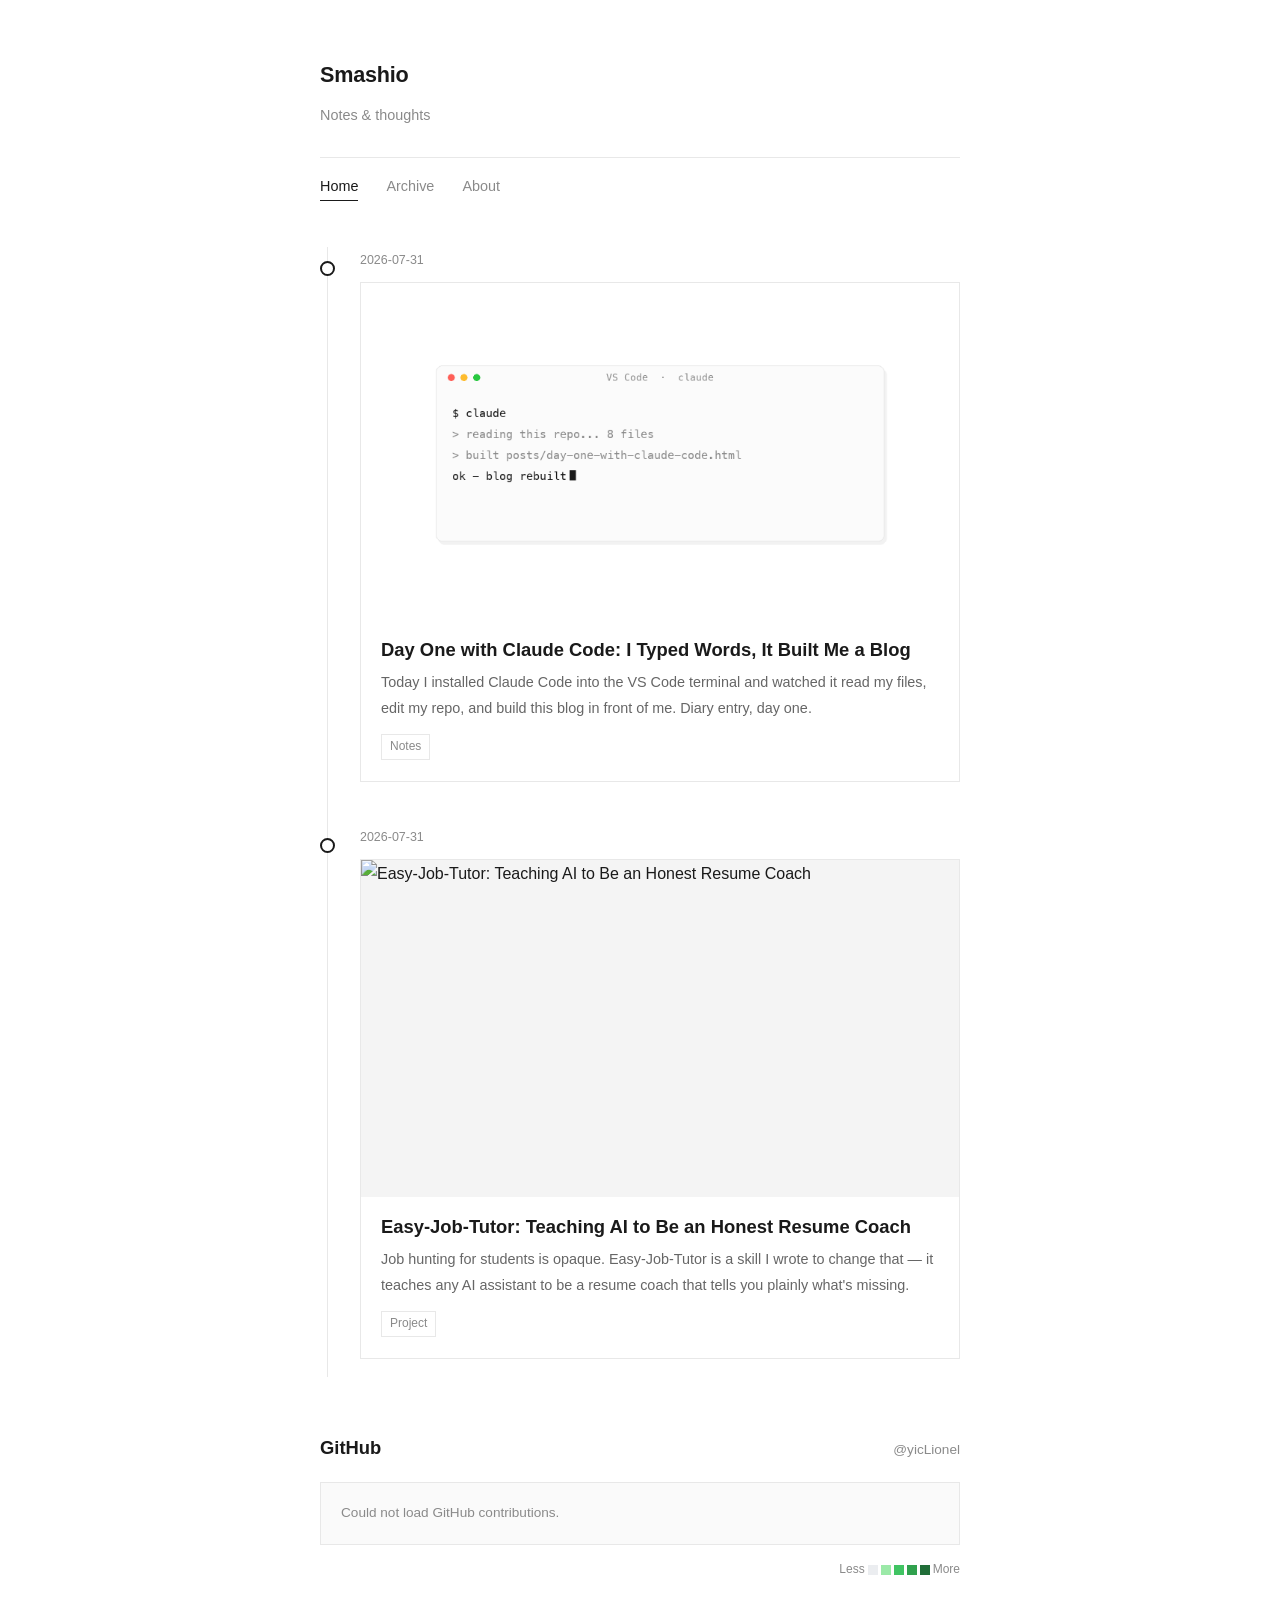
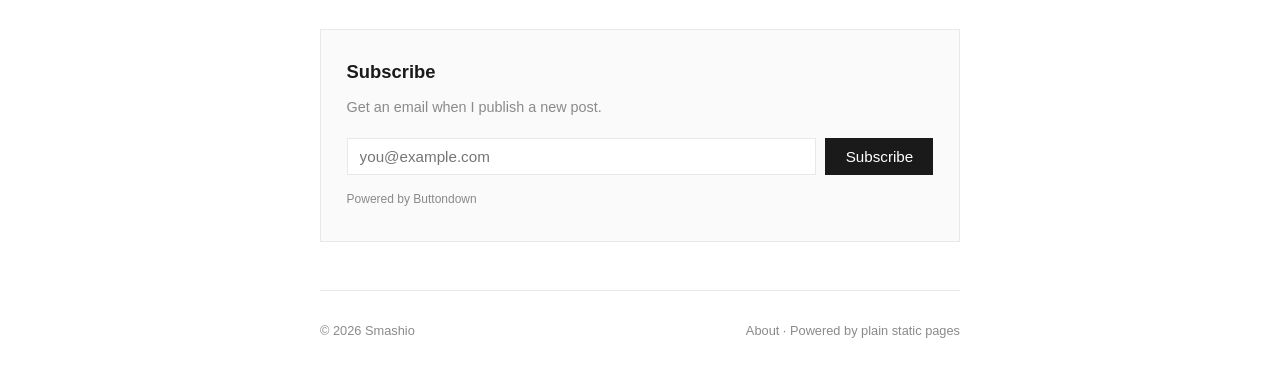
==== index.html @ 4dd78f40 "首页新增 GitHub 贡献图：前端拉取并渲染最近一年贡献数据" ====
<!DOCTYPE html>
<html lang="en">
<head>
  <meta charset="UTF-8">
  <meta name="viewport" content="width=device-width, initial-scale=1.0">
  <title>Smashio · Notes &amp; Thoughts</title>
  <meta name="description" content="A minimalist personal blog">
  <link rel="stylesheet" href="css/style.css">
</head>
<body>
  <div class="wrap">
    <header class="site">
      <div class="site-title"><a href="index.html">Smashio</a></div>
      <div class="site-desc">Notes &amp; thoughts</div>
      <nav class="site">
        <a href="index.html" class="active">Home</a>
        <a href="archive.html">Archive</a>
        <a href="about.html">About</a>
      </nav>
    </header>

    <main>
      <div class="timeline">
        <article class="tl-item">
          <span class="tl-dot"></span>
          <time class="tl-date">2026-07-31</time>
          <a class="tl-card" href="posts/day-one-with-claude-code.html">
            <img class="tl-cover" src="images/day-one-with-claude-code.png" alt="Day One with Claude Code: I Typed Words, It Built Me a Blog" loading="lazy">
            <div class="tl-info">
              <h2 class="tl-title">Day One with Claude Code: I Typed Words, It Built Me a Blog</h2>
              <p class="tl-excerpt">Today I installed Claude Code into the VS Code terminal and watched it read my files, edit my repo, and build this blog in front of me. Diary entry, day one.</p>
              <span class="tl-cat">Notes</span>
            </div>
          </a>
        </article>

        <article class="tl-item">
          <span class="tl-dot"></span>
          <time class="tl-date">2026-07-31</time>
          <a class="tl-card" href="posts/easy-job-tutor.html">
            <img class="tl-cover" src="https://coresg-normal.trae.ai/api/ide/v1/text_to_image?prompt=minimalist%20flat%20lay%20of%20a%20resume%20document%20and%20a%20pen%20on%20a%20clean%20white%20desk%2C%20soft%20natural%20light%2C%20muted%20tones%2C%20clean%20photography&image_size=landscape_16_9" alt="Easy-Job-Tutor: Teaching AI to Be an Honest Resume Coach" loading="lazy">
            <div class="tl-info">
              <h2 class="tl-title">Easy-Job-Tutor: Teaching AI to Be an Honest Resume Coach</h2>
              <p class="tl-excerpt">Job hunting for students is opaque. Easy-Job-Tutor is a skill I wrote to change that — it teaches any AI assistant to be a resume coach that tells you plainly what's missing.</p>
              <span class="tl-cat">Project</span>
            </div>
          </a>
        </article>
      </div>
    </main>

    <section class="github">
      <div class="github-head">
        <h2>GitHub</h2>
        <a href="https://github.com/yicLionel" target="_blank" rel="noopener">@yicLionel</a>
      </div>
      <div class="gh-graph" id="gh-graph" aria-label="GitHub contribution graph">
        <p class="gh-loading">Loading contributions…</p>
      </div>
      <div class="gh-meta">
        <span id="gh-total"></span>
        <span class="gh-legend" aria-hidden="true">
          <span>Less</span>
          <span class="gh-cell" data-l="0"></span>
          <span class="gh-cell" data-l="1"></span>
          <span class="gh-cell" data-l="2"></span>
          <span class="gh-cell" data-l="3"></span>
          <span class="gh-cell" data-l="4"></span>
          <span>More</span>
        </span>
      </div>
    </section>

    <section class="subscribe">
      <h2>Subscribe</h2>
      <p>Get an email when I publish a new post.</p>
      <form class="subscribe-form" action="https://buttondown.com/api/emails/embed-subscribe/yichen" method="post" target="_blank" rel="noopener">
        <input type="email" name="email" placeholder="you@example.com" required aria-label="Email address">
        <input type="hidden" name="embed" value="1">
        <button type="submit">Subscribe</button>
      </form>
      <a class="powered" href="https://buttondown.com" target="_blank" rel="noopener">Powered by Buttondown</a>
    </section>

    <footer class="site">
      <span>© 2026 Smashio</span>
      <span><a href="about.html">About</a> · Powered by plain static pages</span>
    </footer>
  </div>
  <script src="scripts/github-graph.js"></script>
</body>
</html>
---- css/style.css ----
/* ============================================
   极简个人博客 · Minimal Personal Blog
   白底黑字，系统字体，克制排版
   ============================================ */

:root {
  --bg: #ffffff;
  --fg: #1a1a1a;
  --muted: #8a8a8a;
  --line: #e8e8e8;
  --maxw: 680px;
  --gap: 2.5rem;
}

* {
  margin: 0;
  padding: 0;
  box-sizing: border-box;
}

html {
  -webkit-font-smoothing: antialiased;
  text-rendering: optimizeLegibility;
}

body {
  background: var(--bg);
  color: var(--fg);
  font-family: -apple-system, BlinkMacSystemFont, "Segoe UI", "PingFang SC",
    "Hiragino Sans GB", "Microsoft YaHei", sans-serif;
  font-size: 16px;
  line-height: 1.8;
}

a {
  color: inherit;
  text-decoration: none;
  border-bottom: 1px solid var(--line);
  transition: border-color 0.15s ease;
}

a:hover {
  border-color: var(--fg);
}

/* ---------- 布局 ---------- */

.wrap {
  max-width: var(--maxw);
  margin: 0 auto;
  padding: 0 1.25rem;
}

/* ---------- 头部 ---------- */

header.site {
  padding: 3.5rem 0 2.5rem;
}

.site-title {
  font-size: 1.35rem;
  font-weight: 600;
  letter-spacing: -0.01em;
}

.site-title a {
  border-bottom: none;
}

.site-desc {
  margin-top: 0.5rem;
  color: var(--muted);
  font-size: 0.9rem;
}

nav.site {
  margin-top: 1.75rem;
  padding-top: 1rem;
  border-top: 1px solid var(--line);
  display: flex;
  gap: 1.75rem;
}

nav.site a {
  font-size: 0.9rem;
  color: var(--muted);
  border-bottom: none;
}

nav.site a:hover {
  color: var(--fg);
}

nav.site a.active {
  color: var(--fg);
  border-bottom: 1px solid var(--fg);
}

/* ---------- 首页时间线 ---------- */

.timeline {
  position: relative;
  padding: 0.5rem 0 1rem;
}

/* 纵向时间轴线 */
.timeline::before {
  content: "";
  position: absolute;
  top: 6px;
  bottom: 6px;
  left: 7px;
  width: 1px;
  background: var(--line);
}

.tl-item {
  position: relative;
  padding: 0 0 2.75rem 2.5rem;
}

.tl-item:last-child {
  padding-bottom: 0.5rem;
}

.tl-dot {
  position: absolute;
  left: 0;
  top: 12px;
  width: 15px;
  height: 15px;
  border-radius: 50%;
  border: 2px solid var(--fg);
  background: var(--bg);
}

.tl-date {
  display: block;
  font-size: 0.78rem;
  color: var(--muted);
  margin-bottom: 0.7rem;
  font-variant-numeric: tabular-nums;
}

.tl-card {
  display: block;
  border: 1px solid var(--line);
  transition: border-color 0.15s ease;
}

.tl-card:hover {
  border-color: var(--fg);
}

.tl-cover {
  display: block;
  width: 100%;
  aspect-ratio: 16 / 9;
  object-fit: cover;
  background: #f4f4f4;
}

.tl-info {
  padding: 1rem 1.25rem 1.3rem;
}

.tl-title {
  font-size: 1.15rem;
  font-weight: 600;
  line-height: 1.5;
}

.tl-excerpt {
  margin-top: 0.4rem;
  font-size: 0.9rem;
  color: #666;
  display: -webkit-box;
  -webkit-line-clamp: 2;
  -webkit-box-orient: vertical;
  overflow: hidden;
}

.tl-cat {
  display: inline-block;
  margin-top: 0.8rem;
  font-size: 0.75rem;
  color: var(--muted);
  border: 1px solid var(--line);
  padding: 0.05rem 0.5rem;
}

/* ---------- 文章详情 ---------- */

article.post {
  padding: 1rem 0 4rem;
}

.post-head .post-date {
  font-size: 0.85rem;
  color: var(--muted);
  font-variant-numeric: tabular-nums;
}

.post-head h1 {
  margin-top: 0.6rem;
  font-size: 1.7rem;
  font-weight: 600;
  line-height: 1.4;
  letter-spacing: -0.015em;
}

.post-head .post-tags {
  margin-top: 0.9rem;
  display: flex;
  gap: 0.5rem;
  flex-wrap: wrap;
}

.post-head .post-tags span {
  font-size: 0.75rem;
  color: var(--muted);
  border: 1px solid var(--line);
  padding: 0.1rem 0.6rem;
}

.post-body {
  margin-top: 2.5rem;
}

.post-body h2 {
  font-size: 1.25rem;
  font-weight: 600;
  margin: 2.2rem 0 0.8rem;
}

.post-body h3 {
  font-size: 1.05rem;
  font-weight: 600;
  margin: 1.8rem 0 0.6rem;
}

.post-body p {
  margin-bottom: 1.2rem;
}

.post-body ul,
.post-body ol {
  margin: 0 0 1.2rem 1.4rem;
}

.post-body li {
  margin-bottom: 0.35rem;
}

.post-body blockquote {
  margin: 1.5rem 0;
  padding-left: 1.1rem;
  border-left: 2px solid var(--fg);
  color: var(--muted);
}

.post-body code {
  font-family: "SF Mono", Menlo, Consolas, monospace;
  font-size: 0.85em;
  background: #f6f6f6;
  padding: 0.15em 0.4em;
}

.post-body pre {
  margin: 1.5rem 0;
  padding: 1.1rem 1.25rem;
  background: #fafafa;
  border: 1px solid var(--line);
  overflow-x: auto;
}

.post-body pre code {
  background: none;
  padding: 0;
  font-size: 0.82rem;
}

.post-nav {
  display: flex;
  justify-content: space-between;
  gap: 1rem;
  margin-top: 2.5rem;
  padding-top: 1.5rem;
  border-top: 1px solid var(--line);
  font-size: 0.9rem;
}

.post-nav span.muted {
  color: var(--muted);
}

/* ---------- 关于页 ---------- */

.page {
  padding: 1rem 0 4rem;
}

.page h1 {
  font-size: 1.5rem;
  font-weight: 600;
  margin-bottom: 1.5rem;
}

.page p {
  margin-bottom: 1.2rem;
  color: #444;
}

/* ---------- 归档页 ---------- */

.archive-year {
  margin: 1.6rem 0 0.8rem;
  font-size: 0.9rem;
  font-weight: 600;
  color: var(--muted);
  text-transform: uppercase;
  letter-spacing: 0.06em;
}

.archive-list {
  list-style: none;
}

.archive-list li {
  display: flex;
  justify-content: space-between;
  align-items: baseline;
  gap: 1rem;
  padding: 0.6rem 0;
  border-bottom: 1px solid var(--line);
  font-size: 0.95rem;
}

.archive-list li a {
  border-bottom: none;
}

.archive-list li a:hover {
  color: var(--muted);
}

.archive-list time {
  color: var(--muted);
  font-size: 0.8rem;
  white-space: nowrap;
  font-variant-numeric: tabular-nums;
}

/* ---------- 页脚 ---------- */

footer.site {
  margin-top: 3rem;
  padding: 1.75rem 0 3rem;
  border-top: 1px solid var(--line);
  font-size: 0.8rem;
  color: var(--muted);
  display: flex;
  justify-content: space-between;
  flex-wrap: wrap;
  gap: 0.5rem;
}

footer.site a {
  border-bottom: none;
}

/* ---------- GitHub 贡献图 ---------- */

.github {
  margin-top: 3rem;
}

.github-head {
  display: flex;
  justify-content: space-between;
  align-items: baseline;
  gap: 1rem;
}

.github-head h2 {
  font-size: 1.15rem;
  font-weight: 600;
}

.github-head a {
  font-size: 0.85rem;
  color: var(--muted);
  border-bottom: none;
}

.gh-graph {
  margin-top: 1.1rem;
  padding: 1.15rem 1.25rem;
  border: 1px solid var(--line);
  background: #fafafa;
  overflow-x: auto;
}

.gh-grid {
  display: flex;
  gap: 3px;
}

.gh-col {
  display: flex;
  flex-direction: column;
  gap: 3px;
}

.gh-cell {
  flex: none;
  width: 10px;
  height: 10px;
  background: #ebedf0;
}

.gh-cell[data-l="1"] {
  background: #9be9a8;
}

.gh-cell[data-l="2"] {
  background: #40c463;
}

.gh-cell[data-l="3"] {
  background: #30a14e;
}

.gh-cell[data-l="4"] {
  background: #216e39;
}

.gh-loading,
.gh-error {
  font-size: 0.85rem;
  color: var(--muted);
}

.gh-meta {
  margin-top: 0.9rem;
  display: flex;
  justify-content: space-between;
  align-items: center;
  gap: 1rem;
  flex-wrap: wrap;
  font-size: 0.8rem;
  color: var(--muted);
}

.gh-legend {
  display: flex;
  align-items: center;
  gap: 3px;
  font-size: 0.75rem;
}

/* ---------- 订阅 ---------- */

.subscribe {
  margin-top: 3rem;
  padding: 1.6rem 1.6rem 1.8rem;
  border: 1px solid var(--line);
  background: #fafafa;
}

.subscribe h2 {
  font-size: 1.15rem;
  font-weight: 600;
}

.subscribe p {
  margin: 0.4rem 0 1.1rem;
  font-size: 0.9rem;
  color: var(--muted);
}

.subscribe-form {
  display: flex;
  gap: 0.6rem;
  flex-wrap: wrap;
}

.subscribe-form input[type="email"] {
  flex: 1 1 220px;
  min-width: 0;
  padding: 0.55rem 0.75rem;
  font-family: inherit;
  font-size: 0.95rem;
  color: var(--fg);
  background: #fff;
  border: 1px solid var(--line);
}

.subscribe-form input[type="email"]:focus {
  outline: none;
  border-color: var(--fg);
}

.subscribe-form button {
  padding: 0.55rem 1.2rem;
  font-family: inherit;
  font-size: 0.95rem;
  color: #fff;
  background: var(--fg);
  border: 1px solid var(--fg);
  cursor: pointer;
}

.subscribe-form button:hover {
  background: #333;
}

.subscribe .powered {
  display: inline-block;
  margin-top: 0.85rem;
  font-size: 0.75rem;
  color: var(--muted);
  border-bottom: none;
}

/* ---------- 响应式 ---------- */

@media (max-width: 480px) {
  header.site {
    padding-top: 2.25rem;
  }
  .post-head h1 {
    font-size: 1.45rem;
  }
  .tl-item {
    padding-left: 1.75rem;
  }
  .archive-list li {
    flex-direction: column;
    gap: 0.15rem;
  }
}
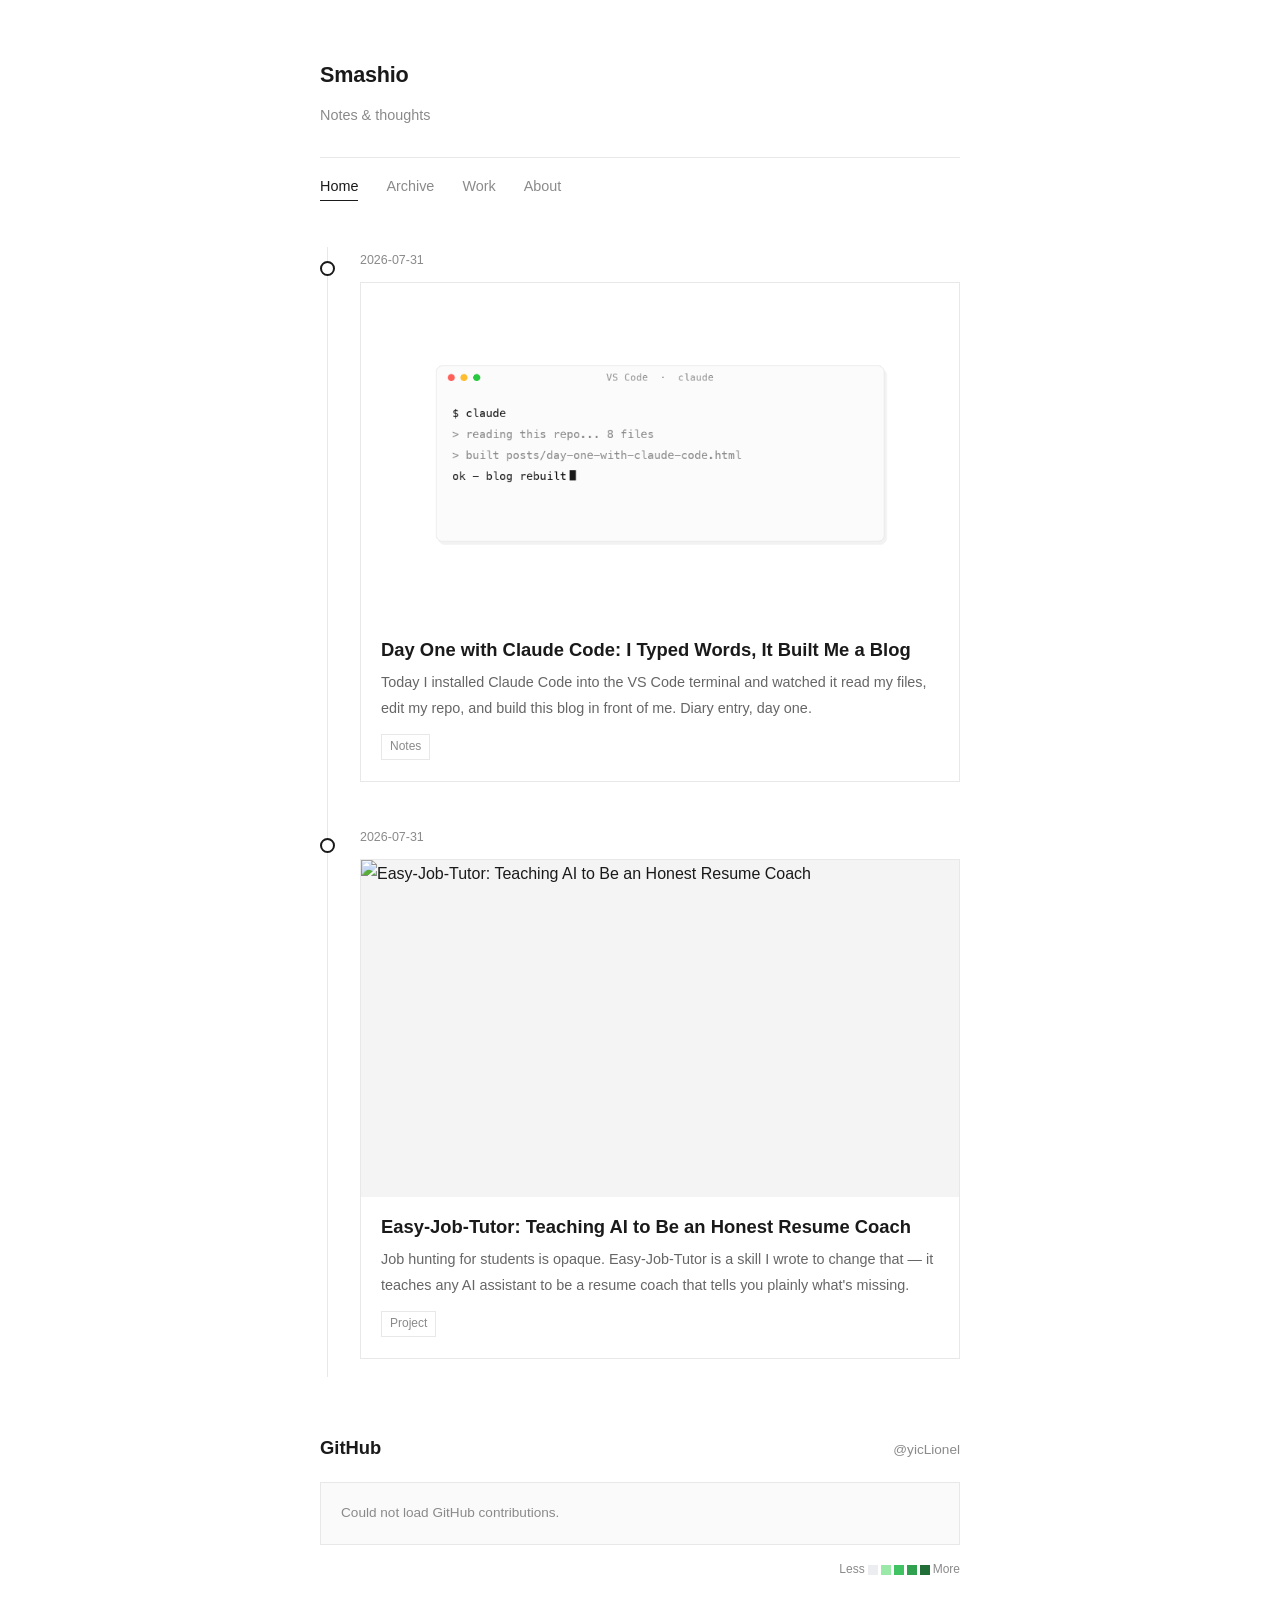
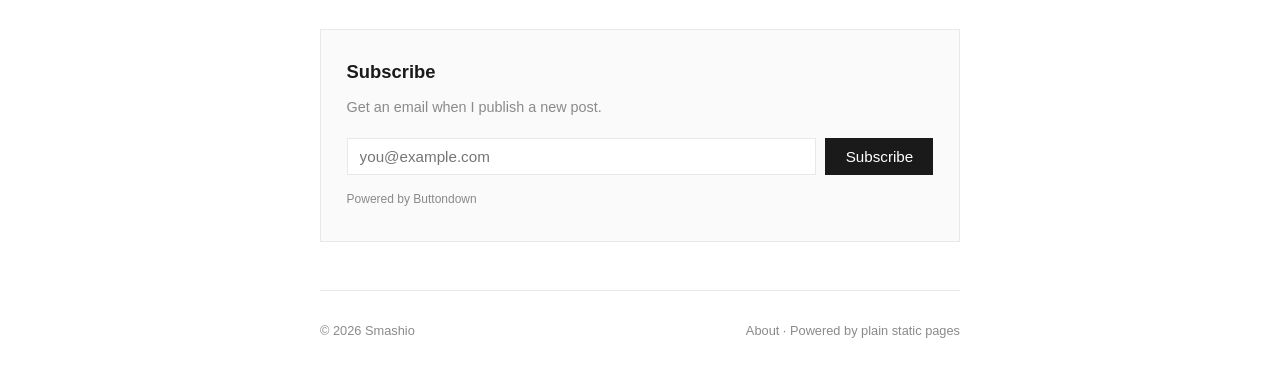
==== commit 3e170d4a: "新增 Work 作品集页与 GitHub 贡献图月份标注 - 新增 work.html：3 个可展开案例研究、能力矩阵、教育/实习/校园经历、联系方式 - work 页整合 GitHub 贡献图，并前" ====
--- a/index.html
+++ b/index.html
@@ -15,6 +15,7 @@
       <nav class="site">
         <a href="index.html" class="active">Home</a>
         <a href="archive.html">Archive</a>
+        <a href="work.html">Work</a>
         <a href="about.html">About</a>
       </nav>
     </header>
--- a/css/style.css
+++ b/css/style.css
@@ -401,6 +401,21 @@
   overflow-x: auto;
 }
 
+.gh-months {
+  position: relative;
+  height: 14px;
+  margin-bottom: 4px;
+}
+
+.gh-month {
+  position: absolute;
+  top: 0;
+  font-size: 9px;
+  color: var(--muted);
+  line-height: 1;
+  white-space: nowrap;
+}
+
 .gh-grid {
   display: flex;
   gap: 3px;
@@ -523,7 +538,559 @@
   border-bottom: none;
 }
 
-/* ---------- 响应式 ---------- */
+/* ---------- Portfolio / Work page ---------- */
+
+.work-hero {
+  padding: 2rem 0 2.5rem;
+  border-bottom: 1px solid var(--line);
+  margin-bottom: 2.5rem;
+}
+
+.work-hero h1 {
+  font-size: 1.7rem;
+  font-weight: 600;
+  line-height: 1.35;
+  letter-spacing: -0.015em;
+  margin-bottom: 1rem;
+}
+
+.work-hero .hero-bio {
+  font-size: 0.92rem;
+  color: var(--muted);
+  line-height: 1.75;
+  margin-bottom: 1.5rem;
+}
+
+.work-meta {
+  display: flex;
+  flex-wrap: wrap;
+  gap: 1rem 2.5rem;
+  padding-top: 1.2rem;
+  border-top: 1px solid var(--line);
+}
+
+.work-meta-item .meta-label {
+  font-size: 0.72rem;
+  text-transform: uppercase;
+  letter-spacing: 0.1em;
+  color: var(--muted);
+  margin-bottom: 0.2rem;
+}
+
+.work-meta-item .meta-value {
+  font-size: 0.9rem;
+  font-weight: 500;
+}
+
+.work-print {
+  display: inline-block;
+  margin-top: 1.5rem;
+  font-size: 0.8rem;
+  color: var(--muted);
+  border: 1px solid var(--line);
+  padding: 0.35rem 0.9rem;
+  background: none;
+  cursor: pointer;
+  font-family: inherit;
+}
+
+.work-print:hover {
+  color: var(--fg);
+  border-color: var(--fg);
+}
+
+/* Section headers */
+
+.sec-head {
+  display: flex;
+  align-items: baseline;
+  gap: 0.8rem;
+  margin: 3rem 0 1.8rem;
+  padding-bottom: 0.8rem;
+  border-bottom: 1px solid var(--line);
+}
+
+.sec-head .sec-num {
+  font-size: 0.85rem;
+  color: var(--muted);
+  font-weight: 500;
+}
+
+.sec-head h2 {
+  font-size: 1.25rem;
+  font-weight: 600;
+  letter-spacing: -0.01em;
+}
+
+/* Case study toggle rows */
+
+.work-item {
+  border-bottom: 1px solid var(--line);
+}
+
+.work-item:first-of-type {
+  border-top: 1px solid var(--line);
+}
+
+.work-toggle {
+  display: grid;
+  grid-template-columns: 2.5rem minmax(0, 1fr) auto 2rem;
+  grid-template-areas:
+    "idx title title arrow"
+    ".    desc  meta  meta";
+  align-items: start;
+  gap: 0.35rem 1.2rem;
+  width: 100%;
+  padding: 1.5rem 0;
+  background: none;
+  border: none;
+  font: inherit;
+  color: inherit;
+  text-align: left;
+  cursor: pointer;
+  transition: padding 0.25s ease;
+}
+
+.work-toggle .wk-idx   { grid-area: idx; }
+.work-toggle .wk-title { grid-area: title; }
+.work-toggle .wk-desc  { grid-area: desc; }
+.work-toggle .wk-meta  { grid-area: meta; }
+.work-toggle .wk-arrow { grid-area: arrow; }
+
+.work-toggle:hover {
+  padding-left: 0.6rem;
+}
+
+.work-toggle .wk-idx {
+  font-size: 0.85rem;
+  color: var(--muted);
+  font-weight: 500;
+  padding-top: 0.2rem;
+}
+
+.work-toggle .wk-title {
+  font-size: 1.15rem;
+  font-weight: 600;
+  line-height: 1.4;
+}
+
+.work-toggle .wk-desc {
+  font-size: 0.88rem;
+  color: #666;
+}
+
+.work-toggle .wk-meta {
+  text-align: right;
+}
+
+.work-toggle .wk-tags {
+  display: block;
+  font-size: 0.75rem;
+  color: var(--muted);
+  text-transform: uppercase;
+  letter-spacing: 0.06em;
+  margin-bottom: 0.2rem;
+}
+
+.work-toggle .wk-year {
+  display: block;
+  font-size: 0.8rem;
+  color: var(--muted);
+}
+
+.work-toggle .wk-arrow {
+  font-size: 1.1rem;
+  color: var(--muted);
+  transition: transform 0.35s ease;
+  text-align: right;
+}
+
+.work-toggle.open .wk-arrow {
+  transform: rotate(180deg);
+}
+
+/* Case detail panel (expand/collapse) */
+
+.case-panel {
+  display: grid;
+  grid-template-rows: 0fr;
+  transition: grid-template-rows 0.45s ease;
+}
+
+.case-panel.open {
+  grid-template-rows: 1fr;
+}
+
+.case-inner {
+  overflow: hidden;
+  padding: 0 0 0 0.5rem;
+  border-left: 2px solid var(--line);
+}
+
+.case-summary {
+  padding: 1.2rem 0 1rem;
+}
+
+.case-lead {
+  font-size: 0.92rem;
+  color: #444;
+  margin-bottom: 0.8rem;
+}
+
+.case-chips {
+  display: flex;
+  flex-wrap: wrap;
+  gap: 0.5rem;
+}
+
+.case-chip {
+  font-size: 0.75rem;
+  color: var(--muted);
+  border: 1px solid var(--line);
+  padding: 0.15rem 0.6rem;
+}
+
+.case-chip strong {
+  font-weight: 600;
+  color: var(--fg);
+}
+
+.case-sec {
+  padding: 1.1rem 0;
+  border-top: 1px solid var(--line);
+}
+
+.case-label {
+  font-size: 0.95rem;
+  font-weight: 600;
+  margin-bottom: 0.6rem;
+}
+
+.case-label em {
+  font-style: normal;
+  font-weight: 400;
+  color: var(--muted);
+  font-size: 0.82rem;
+  margin-left: 0.5rem;
+}
+
+.case-sec p {
+  font-size: 0.9rem;
+  color: #444;
+  margin-bottom: 0.5rem;
+}
+
+.case-sec p strong {
+  font-weight: 600;
+  color: var(--fg);
+}
+
+/* Quote block */
+
+.case-quote {
+  font-size: 0.95rem;
+  line-height: 1.65;
+  color: var(--fg);
+  border-left: 2px solid var(--fg);
+  padding-left: 0.9rem;
+  margin: 1rem 0;
+}
+
+/* 3-column card grid */
+
+.case-grid3 {
+  display: grid;
+  grid-template-columns: repeat(3, 1fr);
+  gap: 1px;
+  background: var(--line);
+  border: 1px solid var(--line);
+}
+
+.case-card {
+  background: var(--bg);
+  padding: 0.8rem 0.9rem;
+}
+
+.case-card strong {
+  display: block;
+  font-size: 0.85rem;
+  font-weight: 600;
+  margin-bottom: 0.25rem;
+}
+
+.case-card p {
+  font-size: 0.8rem;
+  color: var(--muted);
+  margin: 0;
+}
+
+/* 4-column stats strip */
+
+.case-strip {
+  display: grid;
+  grid-template-columns: repeat(4, 1fr);
+  gap: 1px;
+  background: var(--line);
+  border: 1px solid var(--line);
+  margin-top: 0.6rem;
+}
+
+.case-strip > div {
+  background: var(--bg);
+  padding: 0.8rem 0.9rem;
+}
+
+.case-strip strong {
+  display: block;
+  font-size: 1.3rem;
+  font-weight: 600;
+  line-height: 1.15;
+}
+
+.case-strip span {
+  display: block;
+  font-size: 0.76rem;
+  color: var(--muted);
+  margin-top: 0.15rem;
+}
+
+/* Key-value rows */
+
+.case-rows {
+  display: flex;
+  flex-direction: column;
+}
+
+.case-row {
+  display: grid;
+  grid-template-columns: 7rem 1fr;
+  gap: 0.8rem;
+  padding: 0.4rem 0;
+}
+
+.case-row strong {
+  font-size: 0.85rem;
+  font-weight: 600;
+}
+
+.case-row span {
+  font-size: 0.85rem;
+  color: #555;
+}
+
+/* Step flow */
+
+.case-steps {
+  display: flex;
+  flex-wrap: wrap;
+  align-items: center;
+  gap: 0.35rem;
+  margin-top: 0.7rem;
+}
+
+.case-steps span {
+  font-size: 0.76rem;
+  color: var(--muted);
+  border: 1px solid var(--line);
+  padding: 0.15rem 0.5rem;
+}
+
+.case-steps .step-arrow {
+  color: var(--muted);
+  font-size: 0.75rem;
+}
+
+/* Gallery */
+
+.case-gallery {
+  display: flex;
+  gap: 1rem;
+  align-items: flex-start;
+  padding: 1rem 0;
+  border-top: 1px solid var(--line);
+}
+
+.case-gallery img {
+  width: 140px;
+  border: 1px solid var(--line);
+  background: #fafafa;
+}
+
+.case-gallery img.wide-img {
+  width: 220px;
+}
+
+.case-gallery p {
+  font-size: 0.8rem;
+  color: var(--muted);
+  margin: 0;
+}
+
+/* Links row */
+
+.case-links {
+  display: flex;
+  flex-wrap: wrap;
+  gap: 1.4rem;
+  margin-top: 0.8rem;
+}
+
+.case-links a {
+  font-size: 0.9rem;
+  border-bottom: 1px solid var(--fg);
+}
+
+.case-links a:hover {
+  opacity: 0.7;
+}
+
+/* Minor detail text */
+
+.case-small {
+  font-size: 0.78rem;
+  color: var(--muted);
+  margin-top: 0.6rem;
+}
+
+/* Close button */
+
+.case-close {
+  margin-top: 1rem;
+  background: none;
+  border: none;
+  padding: 0;
+  font-size: 0.85rem;
+  color: var(--muted);
+  cursor: pointer;
+  font-family: inherit;
+}
+
+.case-close:hover {
+  color: var(--fg);
+}
+
+/* ---------- Capabilities grid ---------- */
+
+.cap-grid {
+  display: grid;
+  grid-template-columns: repeat(3, 1fr);
+  gap: 1px;
+  background: var(--line);
+  border: 1px solid var(--line);
+}
+
+.cap-card {
+  background: var(--bg);
+  padding: 1.5rem 1.2rem;
+}
+
+.cap-card .cap-num {
+  font-size: 0.8rem;
+  color: var(--muted);
+  font-weight: 500;
+}
+
+.cap-card h3 {
+  font-size: 1rem;
+  font-weight: 600;
+  margin: 0.6rem 0 0.5rem;
+}
+
+.cap-card p {
+  font-size: 0.85rem;
+  color: var(--muted);
+}
+
+.cap-card .cap-tools {
+  margin-top: 0.9rem;
+  font-size: 0.75rem;
+  color: #666;
+  letter-spacing: 0.04em;
+}
+
+/* ---------- Experience ---------- */
+
+.exp-item {
+  display: grid;
+  grid-template-columns: 8rem 1fr;
+  gap: 1.5rem;
+  padding: 1.5rem 0;
+  border-bottom: 1px solid var(--line);
+}
+
+.exp-item:first-of-type {
+  border-top: 1px solid var(--line);
+}
+
+.exp-period {
+  font-size: 0.85rem;
+  color: var(--muted);
+  padding-top: 0.15rem;
+}
+
+.exp-item h3 {
+  font-size: 1.1rem;
+  font-weight: 600;
+}
+
+.exp-role {
+  font-size: 0.88rem;
+  color: var(--muted);
+  margin: 0.15rem 0 0.6rem;
+}
+
+.exp-item p {
+  font-size: 0.9rem;
+  color: #555;
+}
+
+/* ---------- Contact section ---------- */
+
+.work-contact {
+  text-align: center;
+  padding: 3rem 0 2rem;
+}
+
+.work-contact .contact-kicker {
+  font-size: 0.78rem;
+  text-transform: uppercase;
+  letter-spacing: 0.14em;
+  color: var(--muted);
+  margin-bottom: 1.2rem;
+}
+
+.work-contact h2 {
+  font-size: 1.5rem;
+  font-weight: 600;
+  line-height: 1.4;
+}
+
+.work-contact .contact-email {
+  display: inline-block;
+  margin-top: 2rem;
+  font-size: 1.2rem;
+  font-weight: 500;
+  border-bottom: 1px solid var(--fg);
+}
+
+.work-contact .contact-email:hover {
+  opacity: 0.7;
+}
+
+.work-contact .contact-socials {
+  margin-top: 2rem;
+  display: flex;
+  justify-content: center;
+  gap: 2rem;
+  font-size: 0.82rem;
+  color: var(--muted);
+}
+
+.work-contact .contact-socials a:hover {
+  color: var(--fg);
+}
+
+/* ---------- Responsive ---------- */
 
 @media (max-width: 480px) {
   header.site {
@@ -539,4 +1106,121 @@
     flex-direction: column;
     gap: 0.15rem;
   }
-}
+
+  /* Portfolio responsive */
+  .work-toggle {
+    grid-template-columns: 1.8rem minmax(0, 1fr) auto;
+    grid-template-areas:
+      "idx title arrow"
+      ".    desc  desc"
+      ".    meta  meta";
+  }
+  .work-toggle .wk-meta {
+    text-align: left;
+  }
+  .case-grid3 {
+    grid-template-columns: 1fr;
+  }
+  .case-strip {
+    grid-template-columns: repeat(2, 1fr);
+  }
+  .case-row {
+    grid-template-columns: 1fr;
+    gap: 0.15rem;
+  }
+  .case-gallery {
+    flex-direction: column;
+  }
+  .case-gallery img {
+    width: 100%;
+    max-width: 280px;
+  }
+  .case-gallery img.wide-img {
+    width: 100%;
+    max-width: 400px;
+  }
+  .cap-grid {
+    grid-template-columns: 1fr;
+  }
+  .exp-item {
+    grid-template-columns: 1fr;
+    gap: 0.3rem;
+  }
+}
+
+/* ---------- Print / PDF ---------- */
+
+@page {
+  size: A4;
+  /* 上下边距 ≤8mm 以隐藏浏览器打印页眉页脚（file:// URL / 页码），左右 13mm 保持 A4 正常留白 */
+  margin: 8mm 13mm;
+}
+
+@media print {
+  body {
+    background: #fff;
+    font-size: 10.5pt;
+    line-height: 1.6;
+    -webkit-print-color-adjust: exact;
+    print-color-adjust: exact;
+  }
+
+  header.site, nav.site, footer.site,
+  .subscribe, .github, .work-print,
+  .work-toggle .wk-arrow, .case-close,
+  .contact-socials {
+    display: none !important;
+  }
+
+  .case-panel {
+    grid-template-rows: 1fr !important;
+  }
+
+  .wrap {
+    max-width: 100%;
+  }
+  .page, .work-hero {
+    padding: 0.5rem 0 1rem;
+  }
+  .sec-head {
+    margin: 1.5rem 0 1rem;
+    padding-bottom: 0.5rem;
+  }
+  .sec-head h2 { font-size: 13pt; }
+  .work-hero h1 { font-size: 22pt; }
+  .work-meta {
+    margin-top: 0.8rem;
+    padding-top: 0.6rem;
+    gap: 0.8rem 1.5rem;
+  }
+  .work-toggle {
+    padding: 0.8rem 0;
+    cursor: default;
+  }
+  .work-toggle:hover { padding-left: 0; }
+  .case-inner { padding-left: 0.5rem; }
+  .case-sec { padding: 0.7rem 0; }
+  .case-grid3 { grid-template-columns: repeat(3, 1fr); }
+  .case-strip { grid-template-columns: repeat(4, 1fr); }
+  .case-row { grid-template-columns: 6rem 1fr; }
+  .case-gallery { flex-direction: row; }
+  .cap-grid { grid-template-columns: repeat(3, 1fr); }
+  .cap-card { padding: 0.8rem 1rem; }
+  .exp-item {
+    grid-template-columns: 8rem 1fr;
+    padding: 0.8rem 0;
+  }
+
+  .work-toggle, .case-card, .case-strip > div, .case-row,
+  .cap-card, .exp-item, .case-gallery, .case-summary {
+    break-inside: avoid;
+  }
+  h1, h2, h3, .sec-head, .case-label {
+    break-after: avoid;
+  }
+
+  .case-links a {
+    border-bottom: none;
+    font-size: 9pt;
+  }
+}
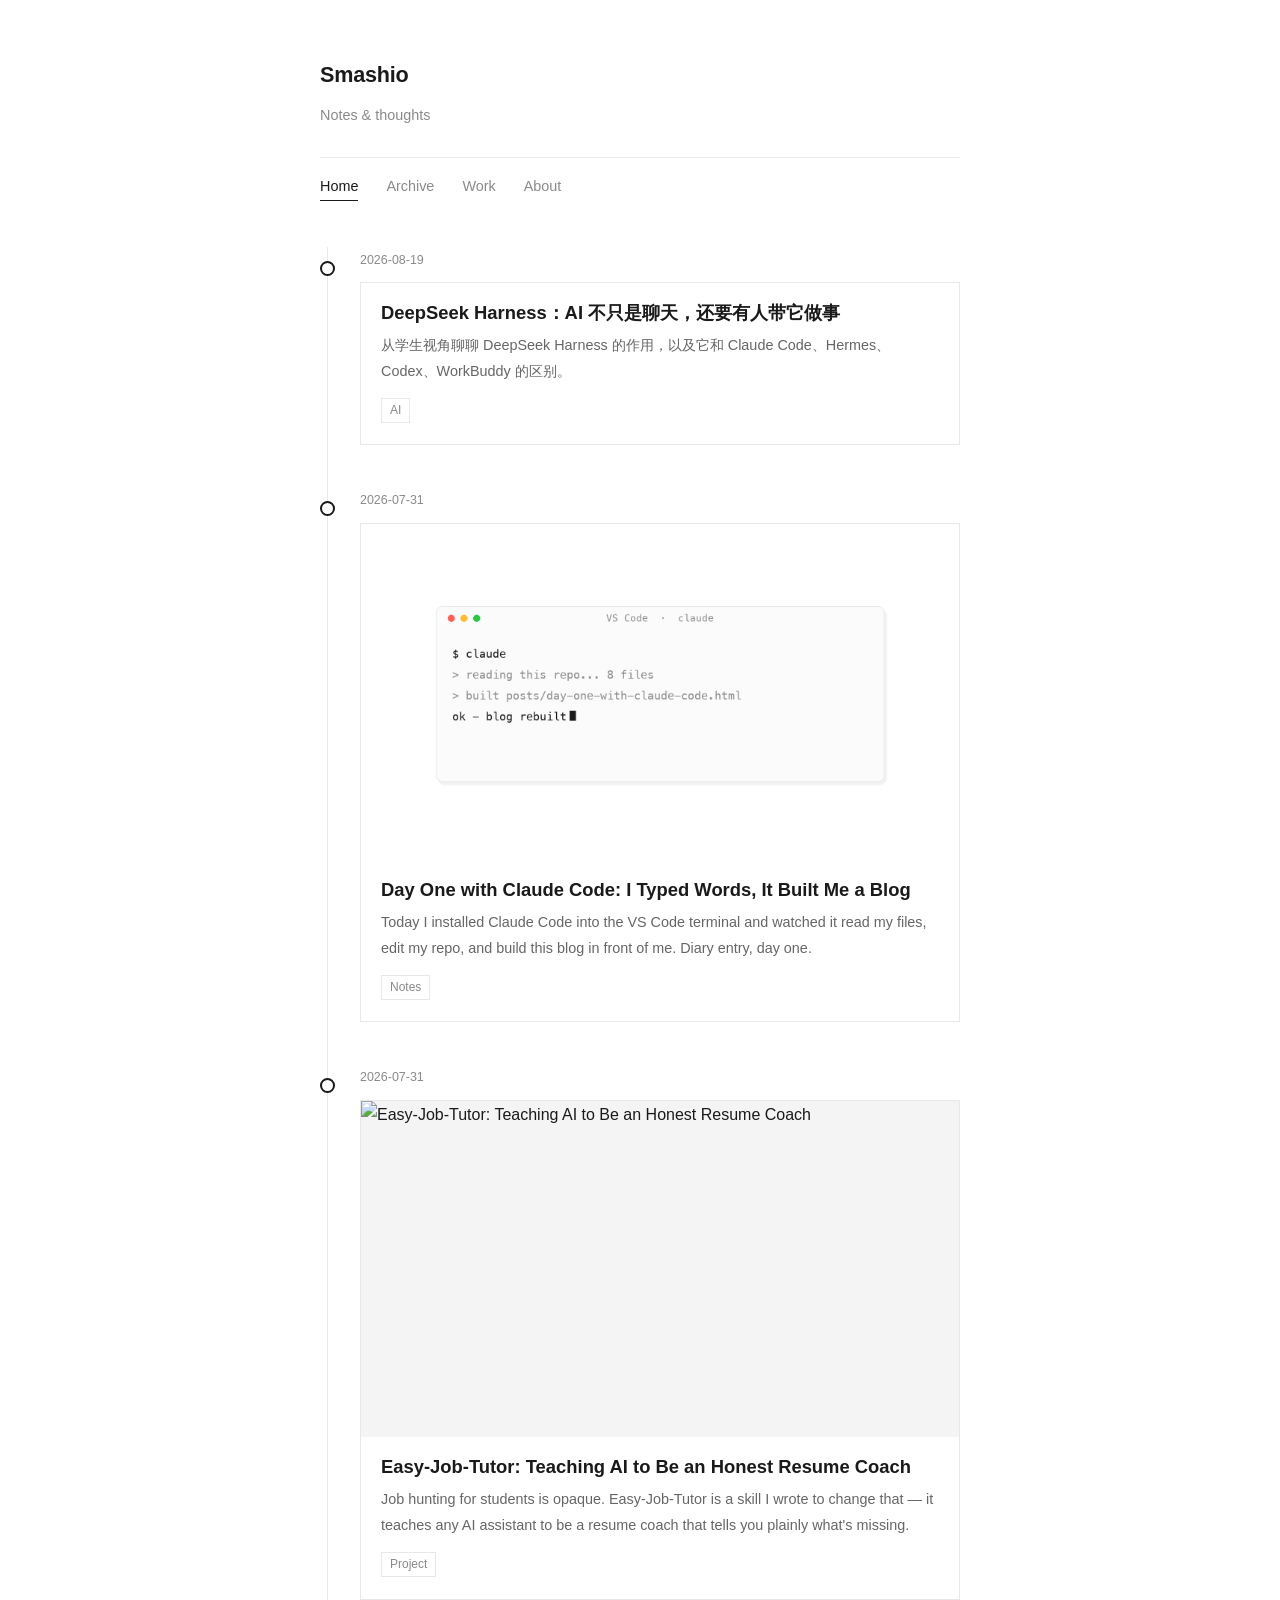
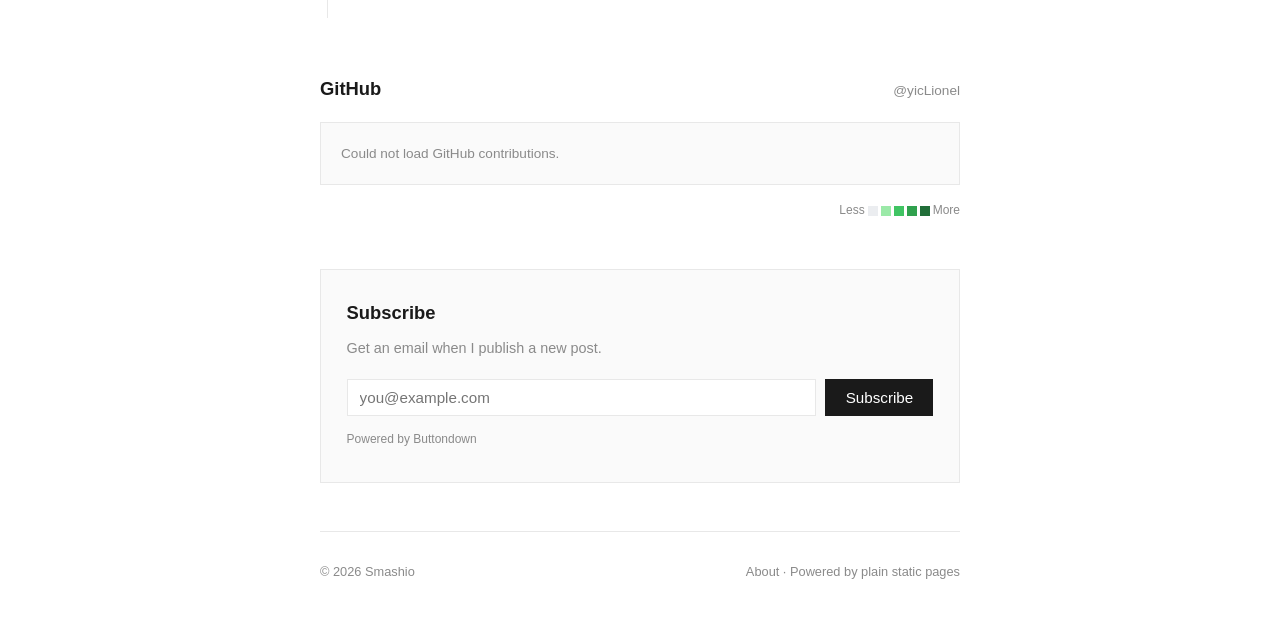
==== commit 410384f3: "Add DeepSeek Harness article" ====
--- a/index.html
+++ b/index.html
@@ -22,6 +22,18 @@
 
     <main>
       <div class="timeline">
+        <article class="tl-item">
+          <span class="tl-dot"></span>
+          <time class="tl-date">2026-08-19</time>
+          <a class="tl-card" href="posts/deepseek-harness.html">
+            <div class="tl-info">
+              <h2 class="tl-title">DeepSeek Harness：AI 不只是聊天，还要有人带它做事</h2>
+              <p class="tl-excerpt">从学生视角聊聊 DeepSeek Harness 的作用，以及它和 Claude Code、Hermes、Codex、WorkBuddy 的区别。</p>
+              <span class="tl-cat">AI</span>
+            </div>
+          </a>
+        </article>
+
         <article class="tl-item">
           <span class="tl-dot"></span>
           <time class="tl-date">2026-07-31</time>
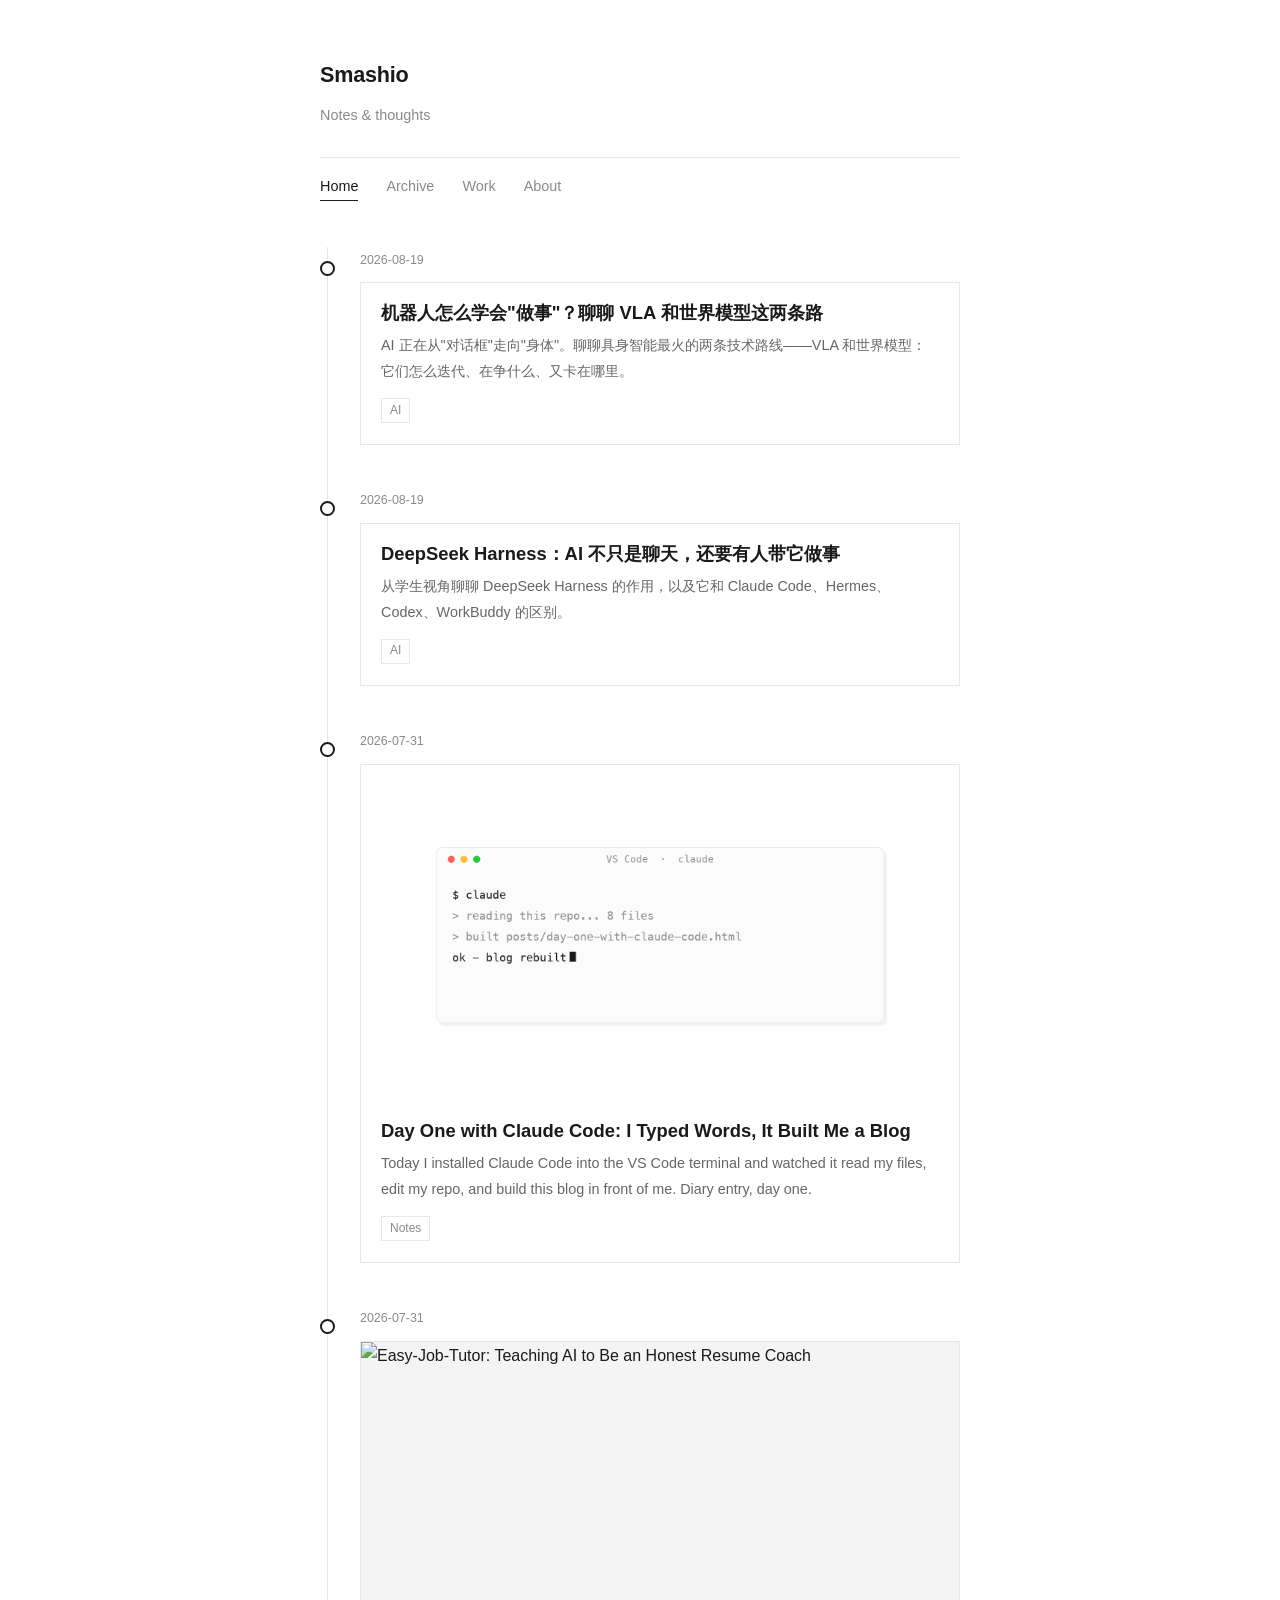
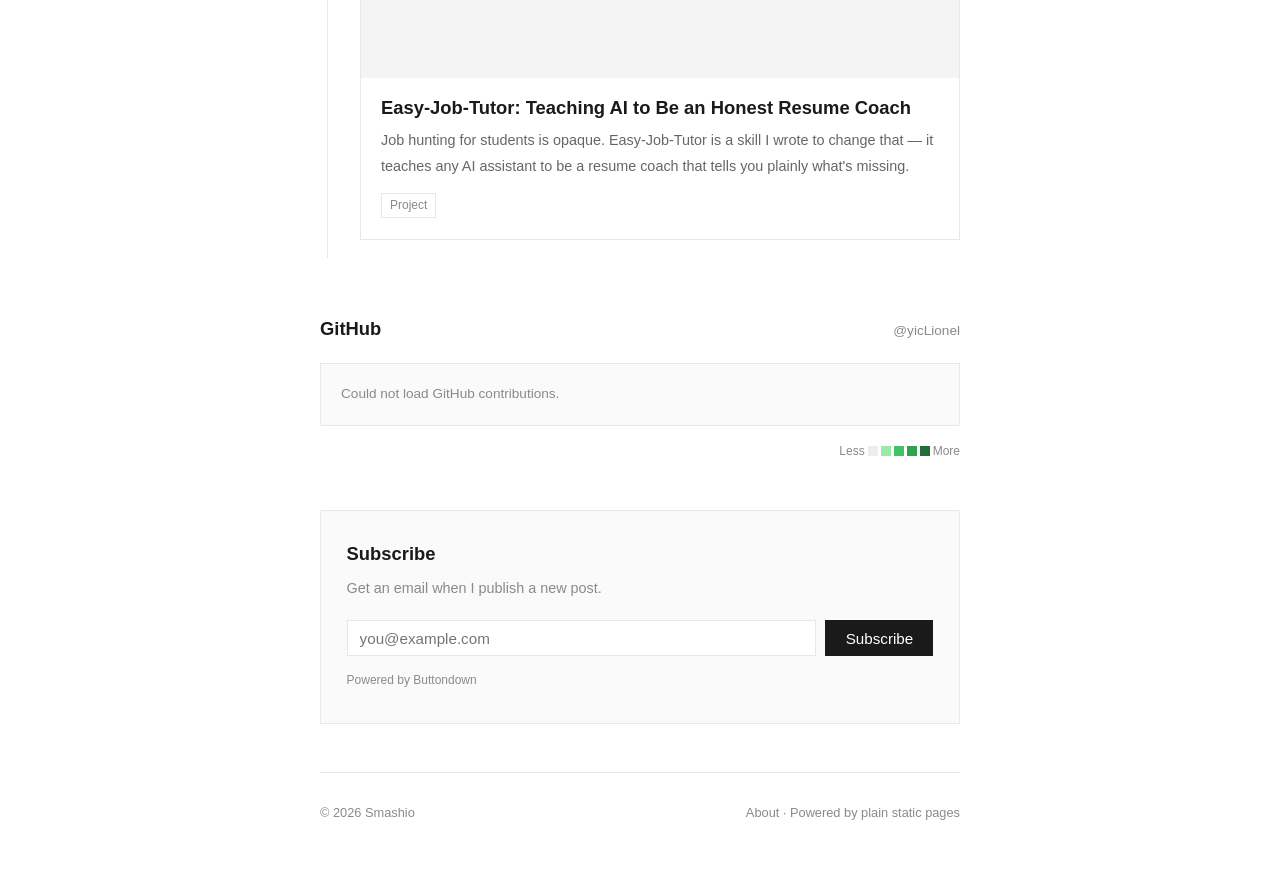
==== commit 96250447: "Add VLA and world model article" ====
--- a/index.html
+++ b/index.html
@@ -22,6 +22,18 @@
 
     <main>
       <div class="timeline">
+        <article class="tl-item">
+          <span class="tl-dot"></span>
+          <time class="tl-date">2026-08-19</time>
+          <a class="tl-card" href="posts/vla-world-model.html">
+            <div class="tl-info">
+              <h2 class="tl-title">机器人怎么学会"做事"？聊聊 VLA 和世界模型这两条路</h2>
+              <p class="tl-excerpt">AI 正在从"对话框"走向"身体"。聊聊具身智能最火的两条技术路线——VLA 和世界模型：它们怎么迭代、在争什么、又卡在哪里。</p>
+              <span class="tl-cat">AI</span>
+            </div>
+          </a>
+        </article>
+
         <article class="tl-item">
           <span class="tl-dot"></span>
           <time class="tl-date">2026-08-19</time>
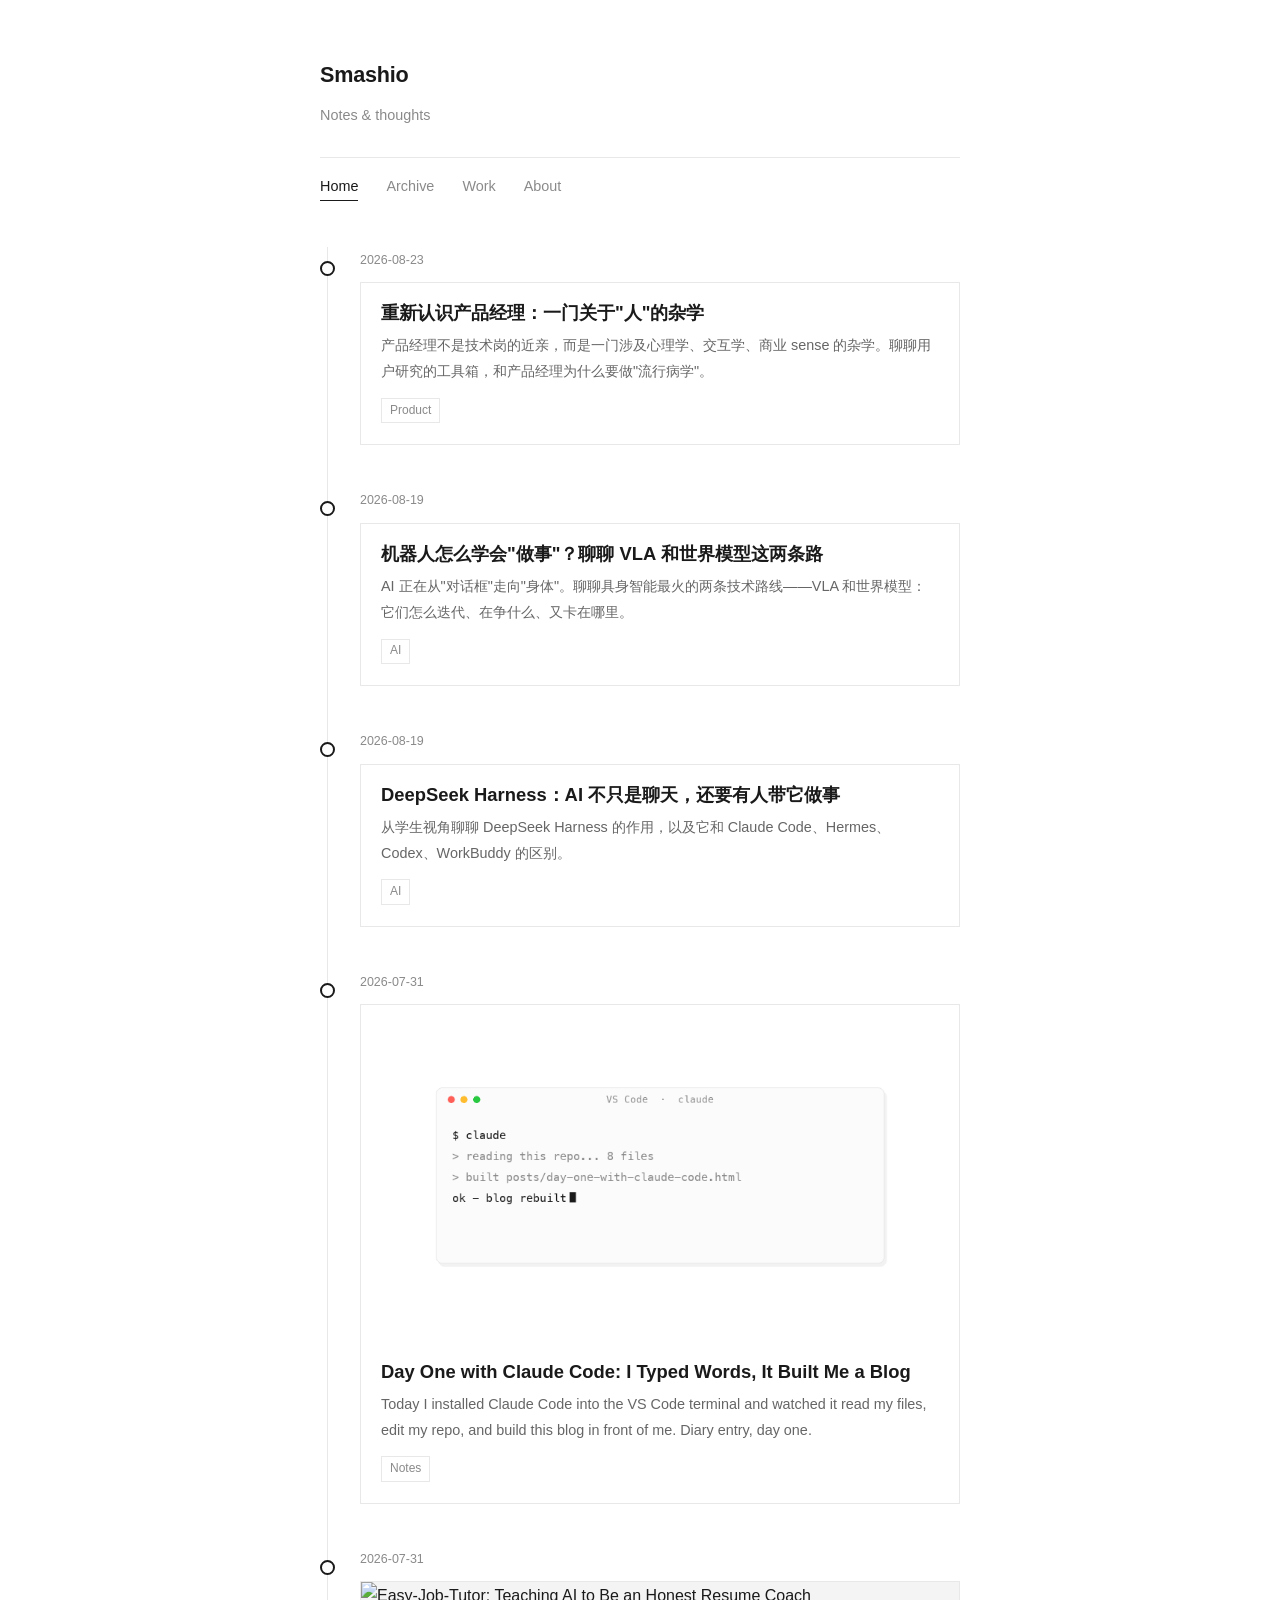
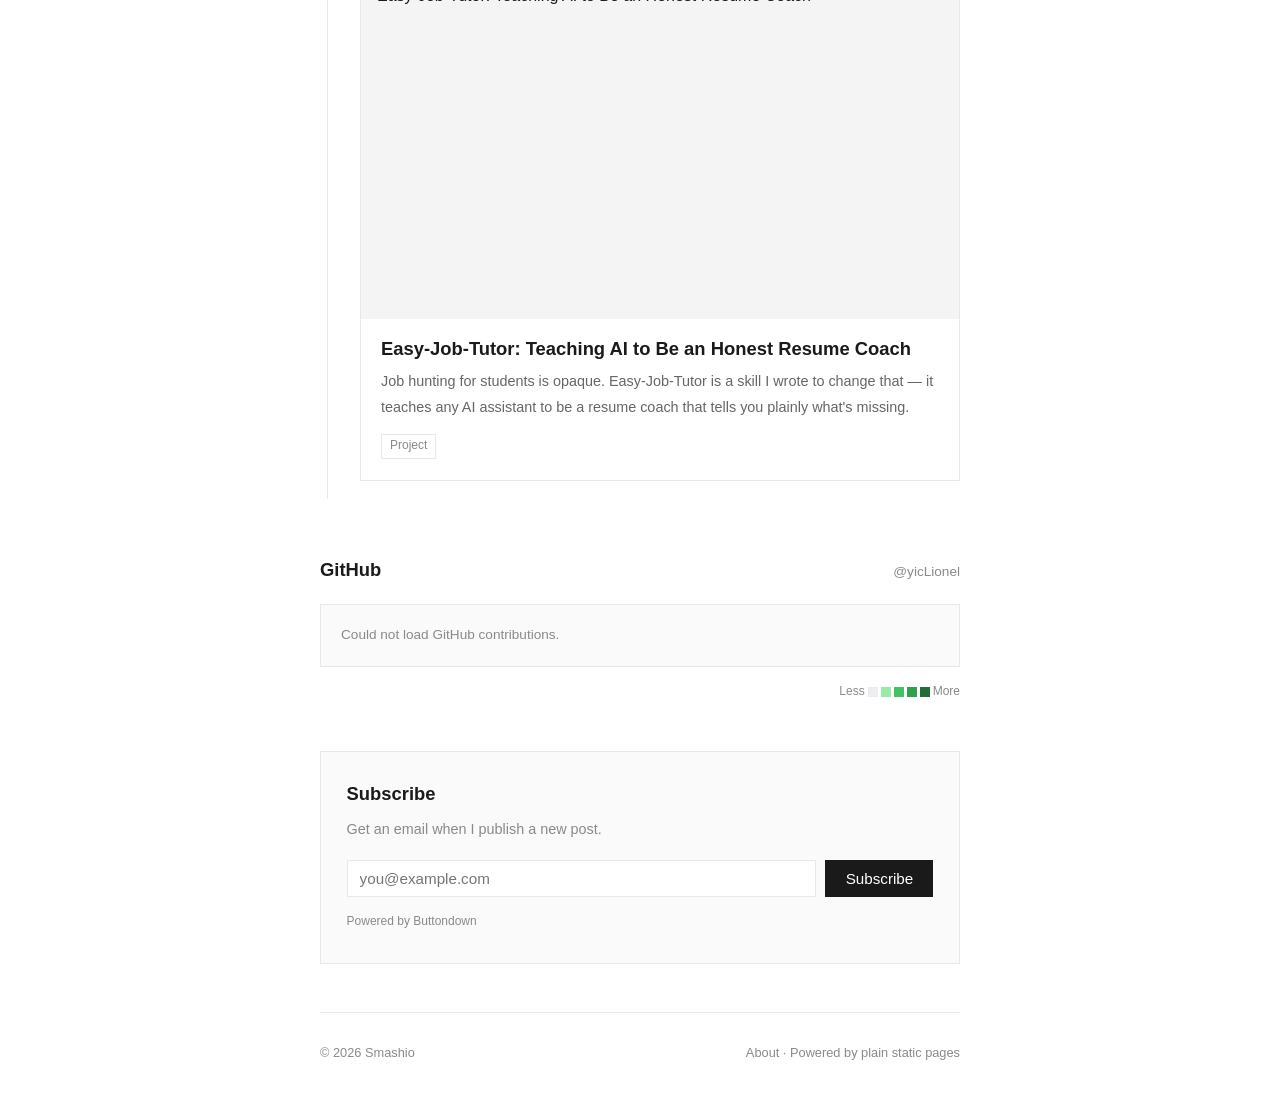
==== commit 68165046: "Add product manager article to homepage and archive listing" ====
--- a/index.html
+++ b/index.html
@@ -22,6 +22,18 @@
 
     <main>
       <div class="timeline">
+        <article class="tl-item">
+          <span class="tl-dot"></span>
+          <time class="tl-date">2026-08-23</time>
+          <a class="tl-card" href="posts/rethinking-product-manager.html">
+            <div class="tl-info">
+              <h2 class="tl-title">重新认识产品经理：一门关于"人"的杂学</h2>
+              <p class="tl-excerpt">产品经理不是技术岗的近亲，而是一门涉及心理学、交互学、商业 sense 的杂学。聊聊用户研究的工具箱，和产品经理为什么要做"流行病学"。</p>
+              <span class="tl-cat">Product</span>
+            </div>
+          </a>
+        </article>
+
         <article class="tl-item">
           <span class="tl-dot"></span>
           <time class="tl-date">2026-08-19</time>
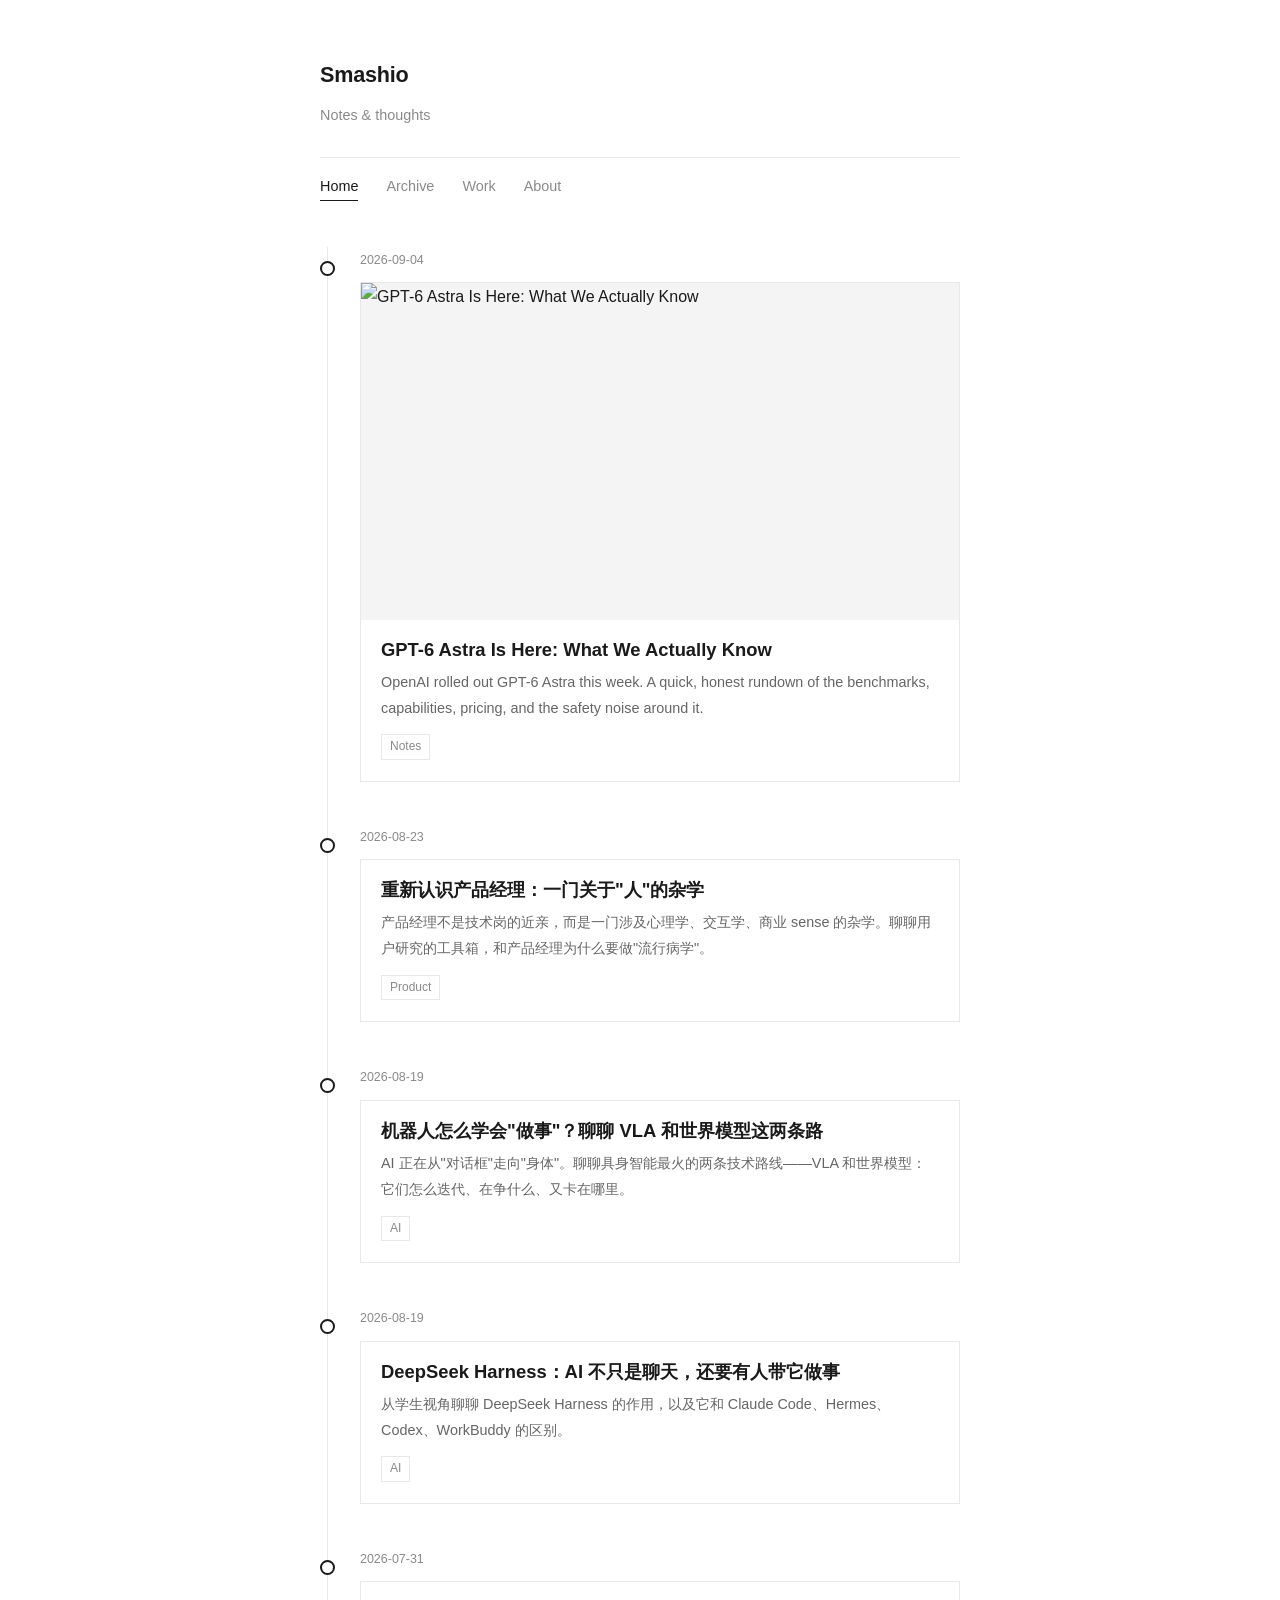
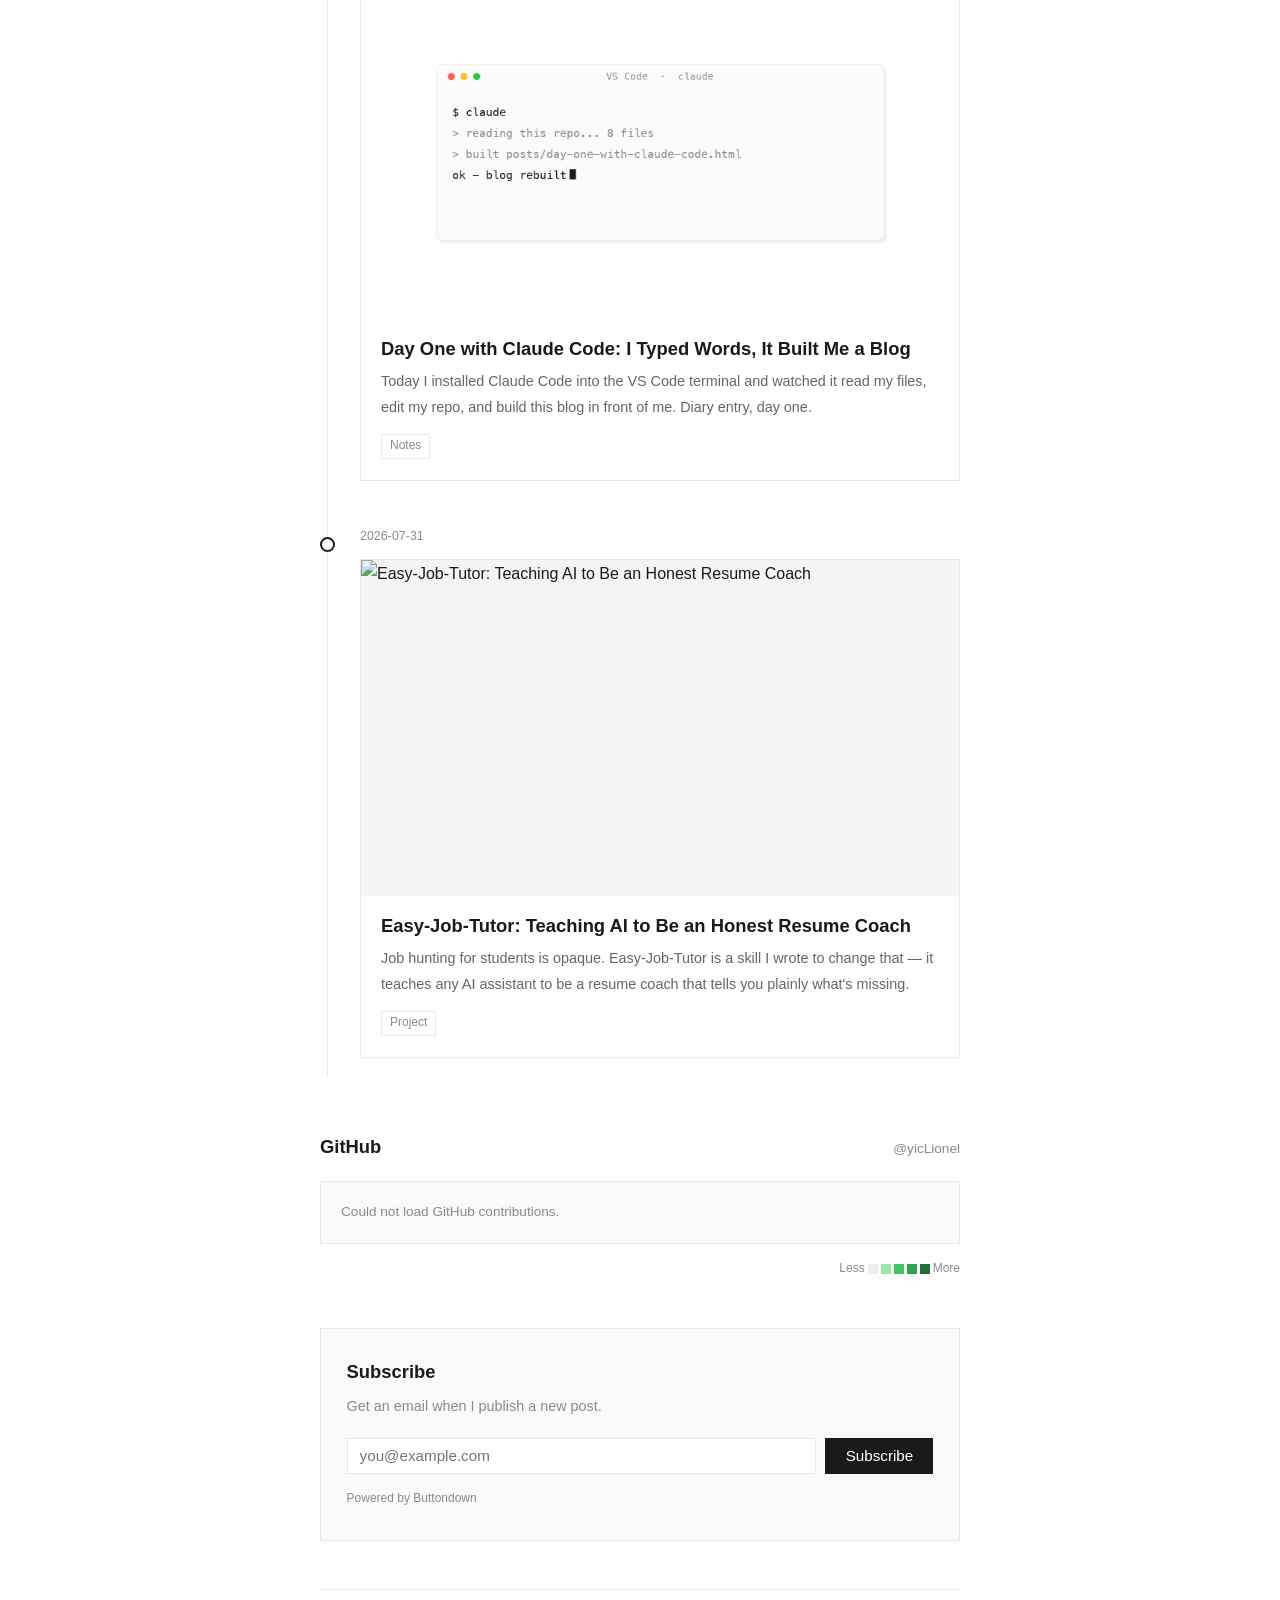
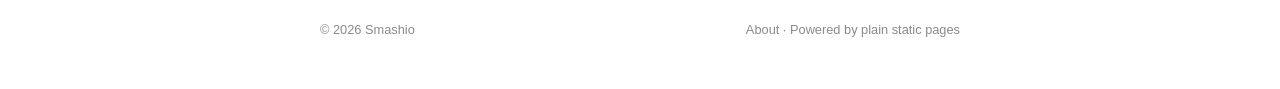
==== commit 1fccdcff: "feat(posts): add GPT-6 Astra launch roundup with benchmark chart New post covering the GPT-6 Astra r" ====
--- a/index.html
+++ b/index.html
@@ -22,6 +22,19 @@
 
     <main>
       <div class="timeline">
+        <article class="tl-item">
+          <span class="tl-dot"></span>
+          <time class="tl-date">2026-09-04</time>
+          <a class="tl-card" href="posts/gpt6-astra.html">
+            <img class="tl-cover" src="https://coresg-normal.trae.ai/api/ide/v1/text_to_image?prompt=minimalist%20starry%20night%20sky%20with%20a%20single%20bright%20constellation%2C%20deep%20blue%20and%20black%20tones%2C%20clean%20flat%20illustration&image_size=landscape_16_9" alt="GPT-6 Astra Is Here: What We Actually Know" loading="lazy">
+            <div class="tl-info">
+              <h2 class="tl-title">GPT-6 Astra Is Here: What We Actually Know</h2>
+              <p class="tl-excerpt">OpenAI rolled out GPT-6 Astra this week. A quick, honest rundown of the benchmarks, capabilities, pricing, and the safety noise around it.</p>
+              <span class="tl-cat">Notes</span>
+            </div>
+          </a>
+        </article>
+
         <article class="tl-item">
           <span class="tl-dot"></span>
           <time class="tl-date">2026-08-23</time>
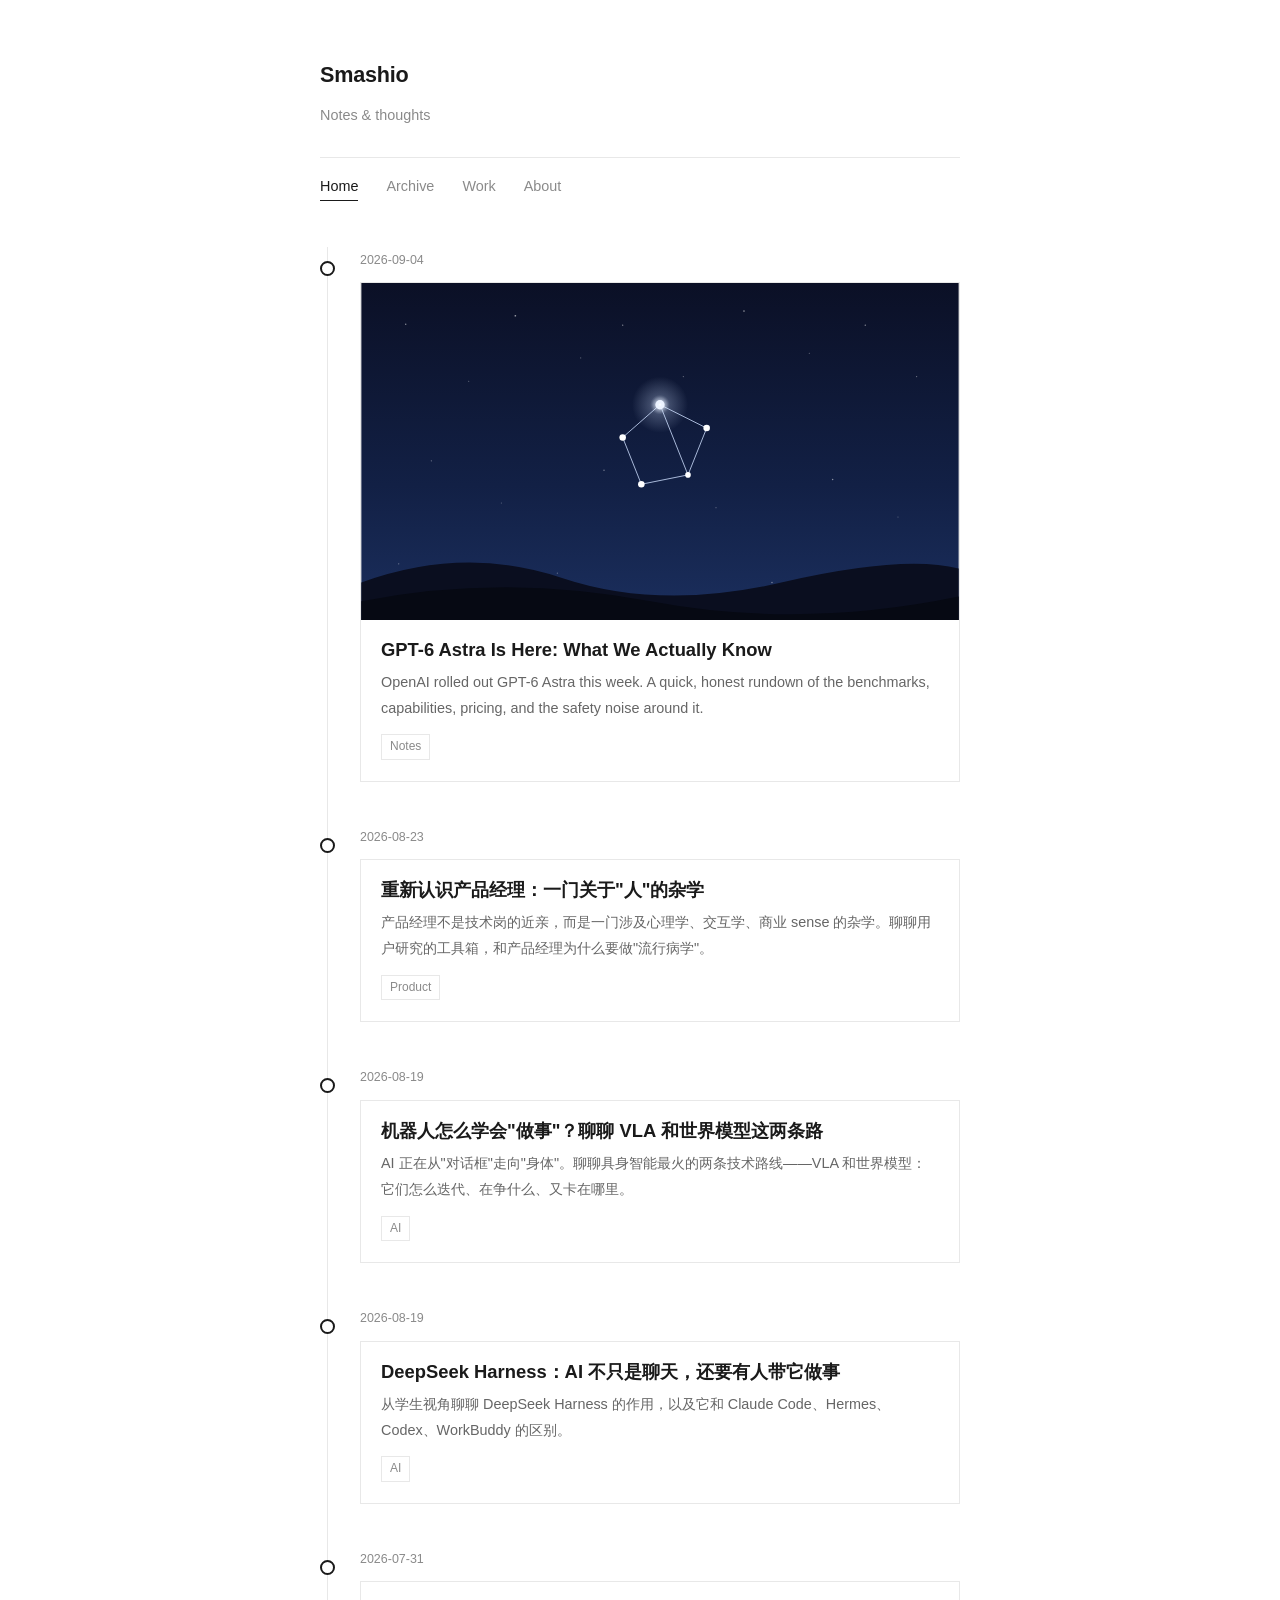
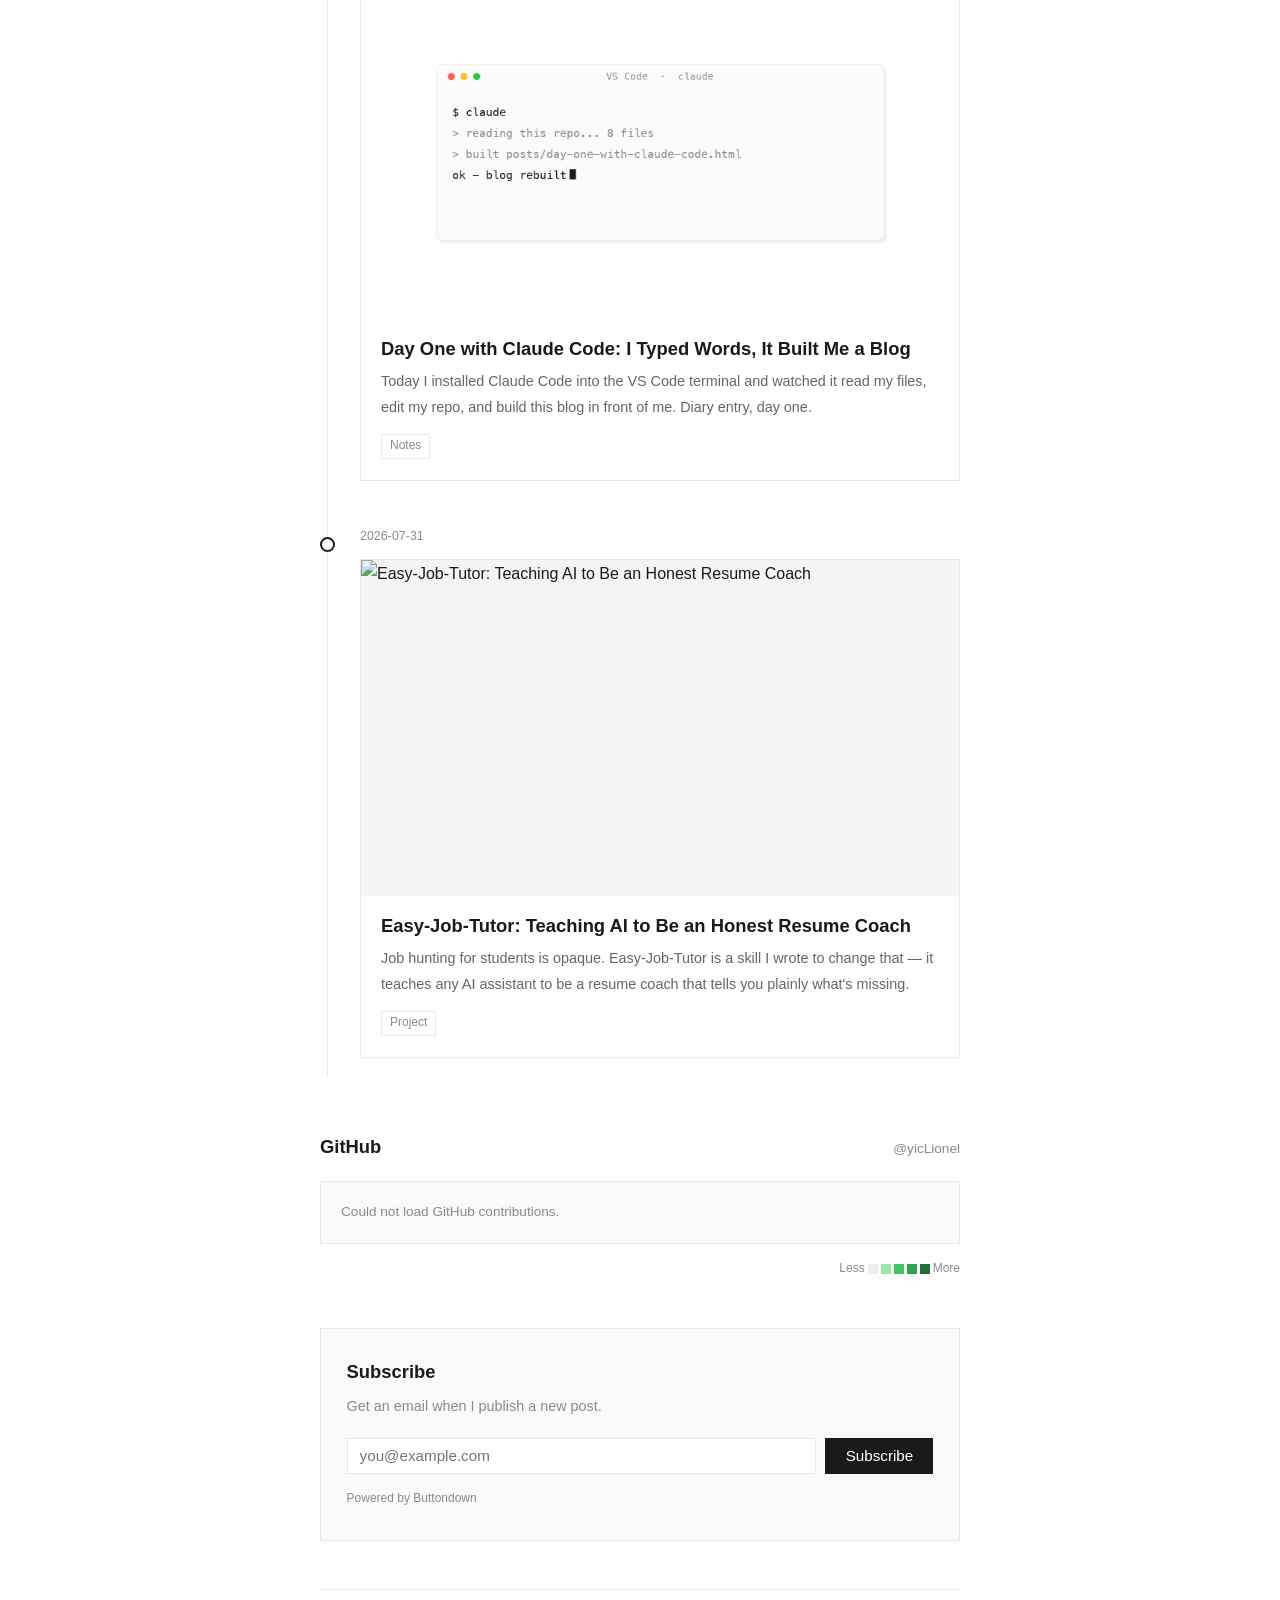
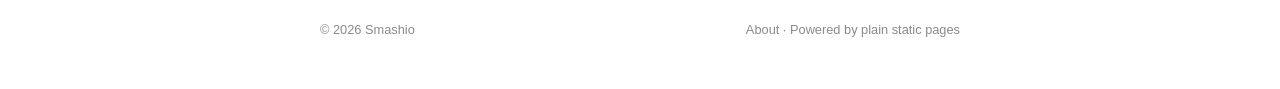
==== commit 052494af: "fix(home): use local SVG cover for GPT-6 Astra card The remote text-to-image URL served a 'generatin" ====
--- a/index.html
+++ b/index.html
@@ -26,7 +26,7 @@
           <span class="tl-dot"></span>
           <time class="tl-date">2026-09-04</time>
           <a class="tl-card" href="posts/gpt6-astra.html">
-            <img class="tl-cover" src="https://coresg-normal.trae.ai/api/ide/v1/text_to_image?prompt=minimalist%20starry%20night%20sky%20with%20a%20single%20bright%20constellation%2C%20deep%20blue%20and%20black%20tones%2C%20clean%20flat%20illustration&image_size=landscape_16_9" alt="GPT-6 Astra Is Here: What We Actually Know" loading="lazy">
+            <img class="tl-cover" src="images/gpt6-astra.svg" alt="GPT-6 Astra Is Here: What We Actually Know" loading="lazy">
             <div class="tl-info">
               <h2 class="tl-title">GPT-6 Astra Is Here: What We Actually Know</h2>
               <p class="tl-excerpt">OpenAI rolled out GPT-6 Astra this week. A quick, honest rundown of the benchmarks, capabilities, pricing, and the safety noise around it.</p>
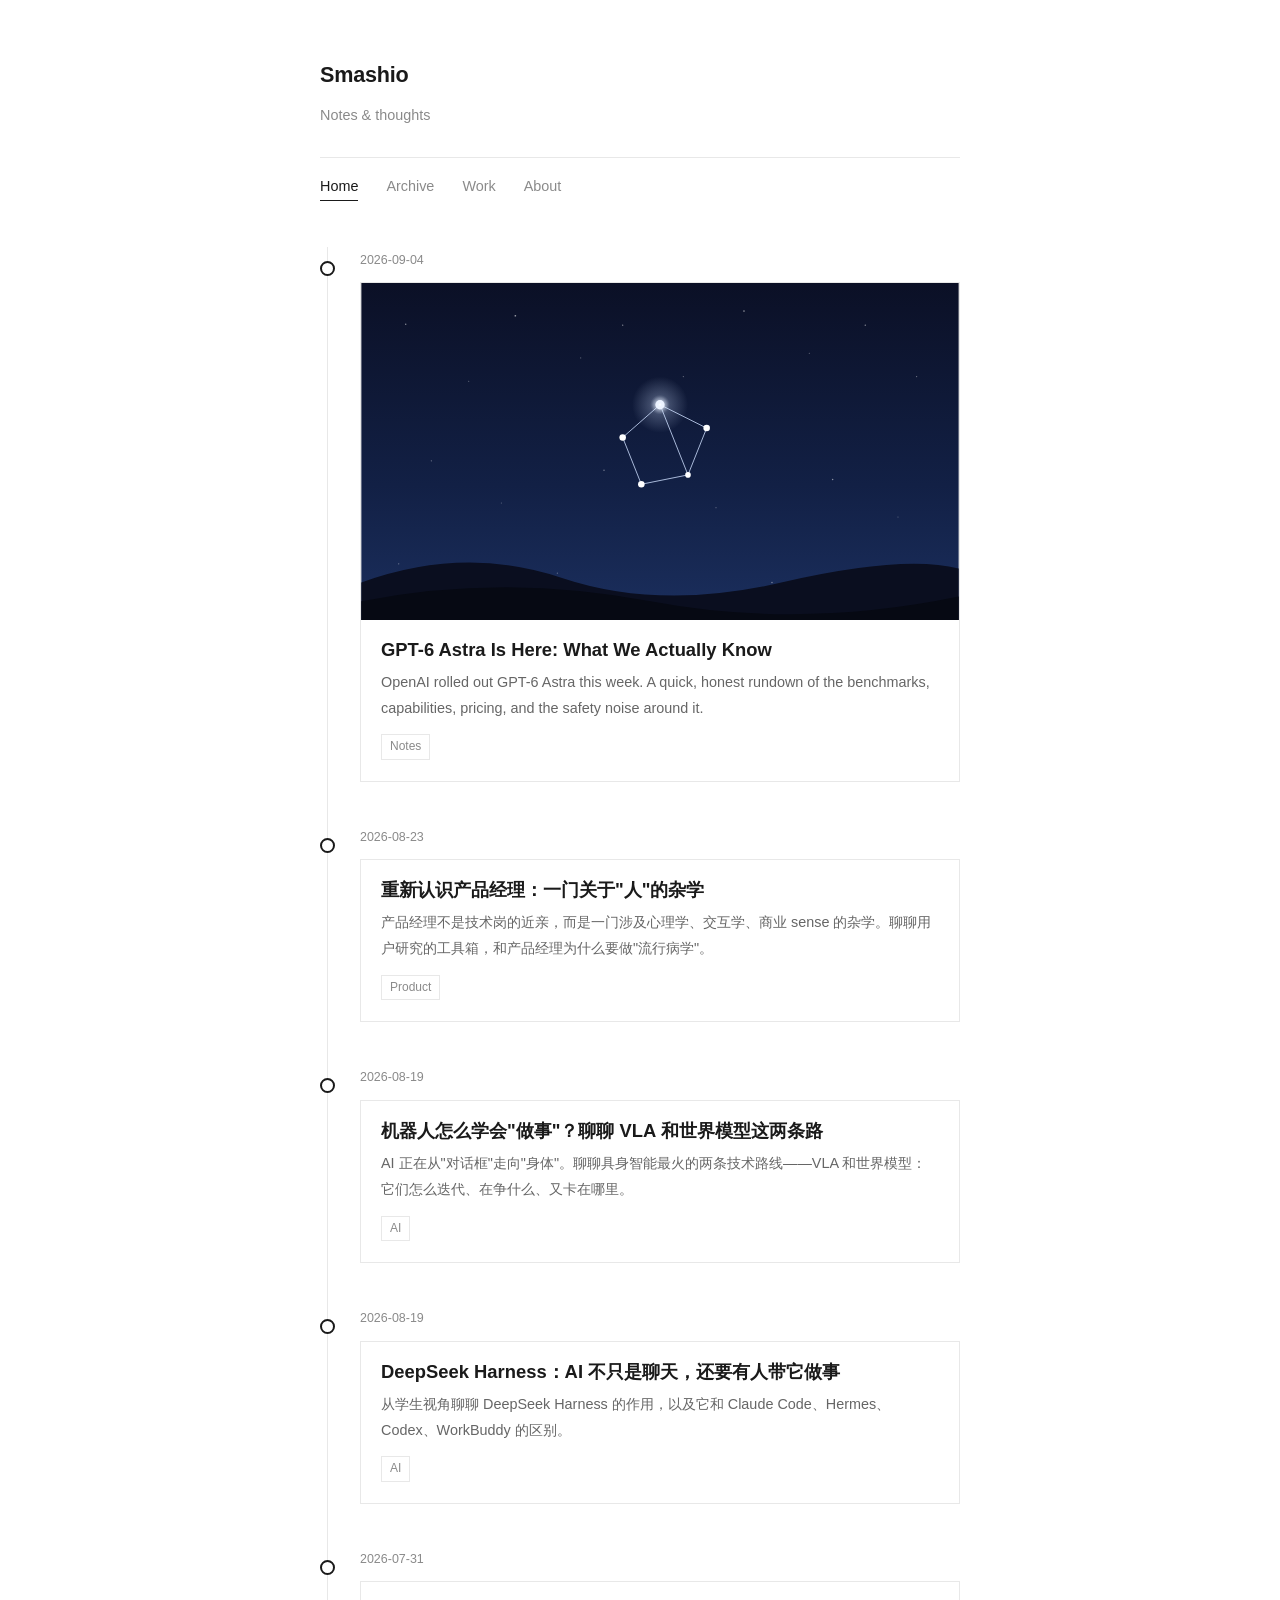
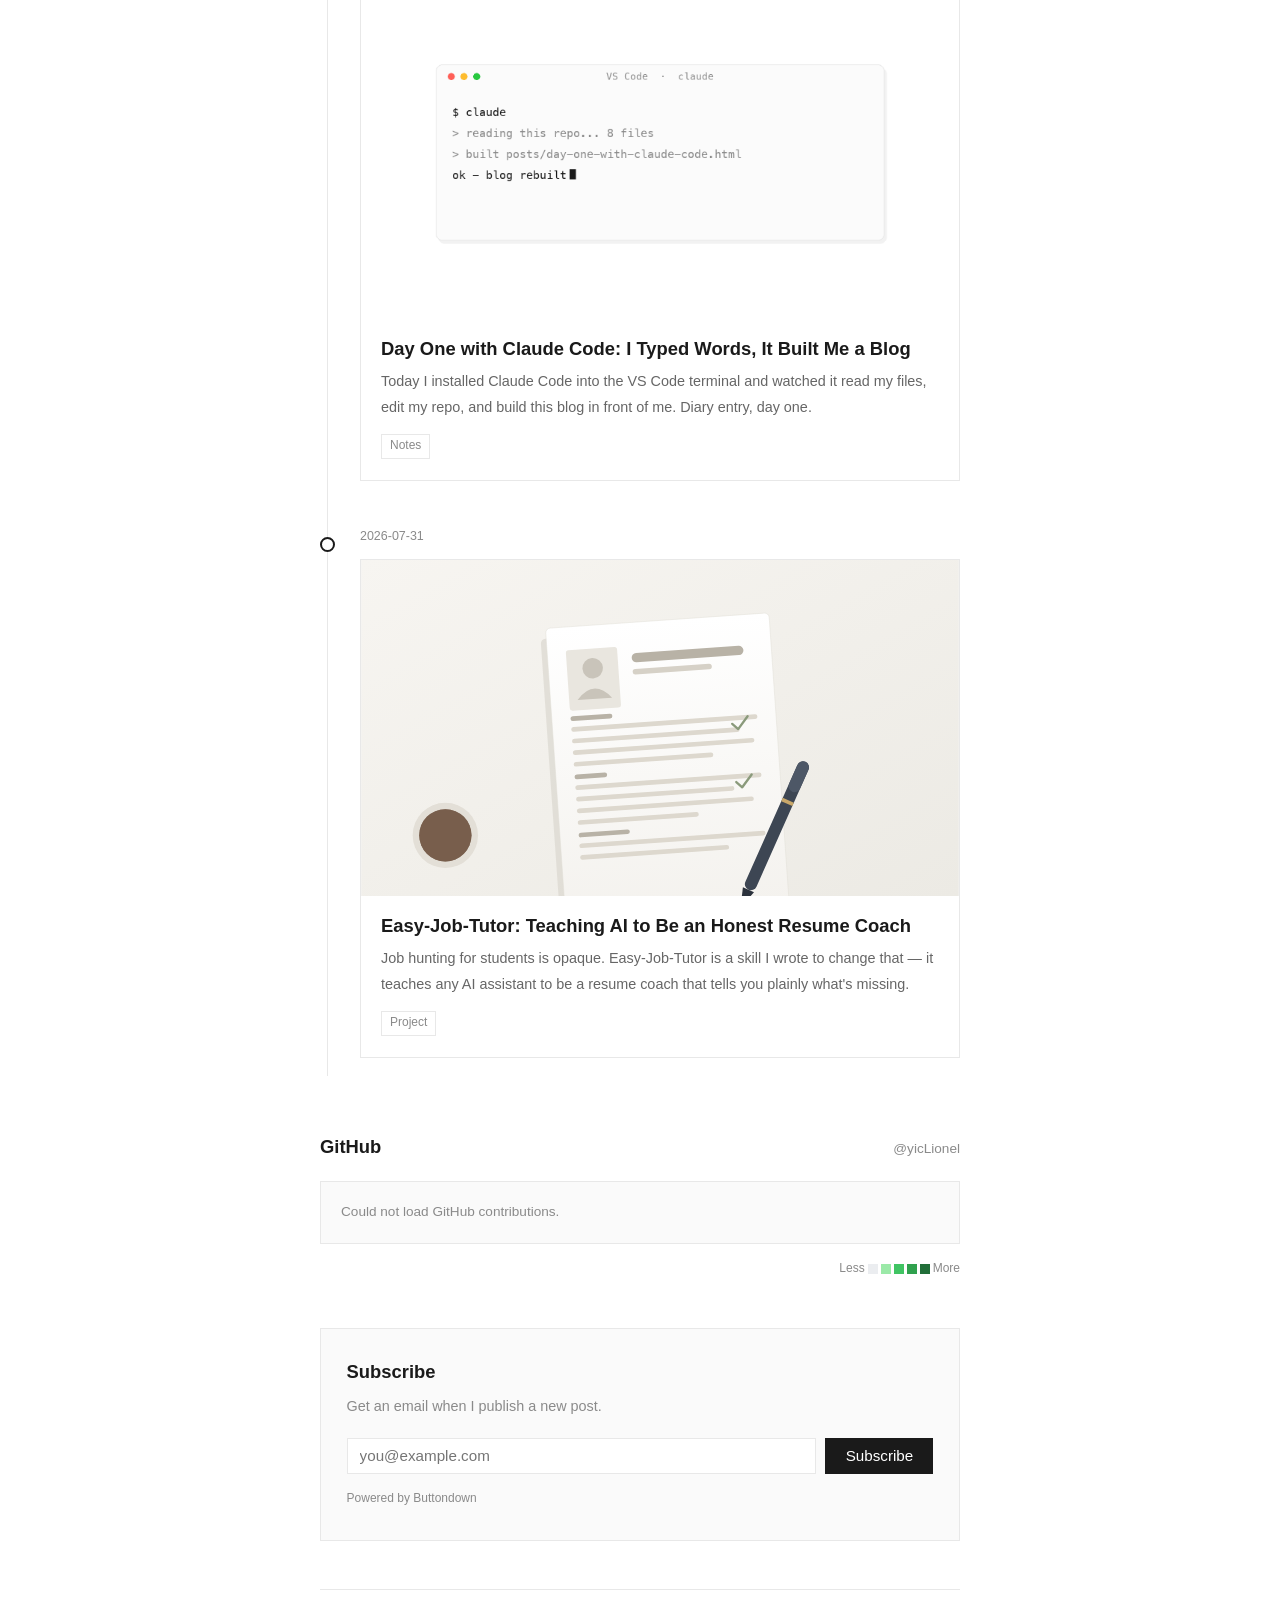
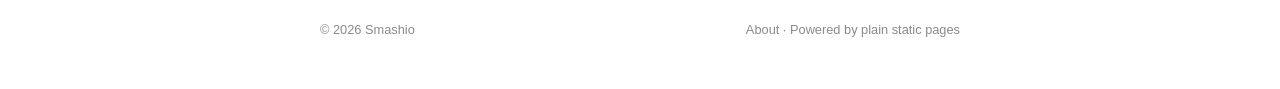
==== commit 5f0c6e41: "fix(home): use local SVG cover for Easy-Job-Tutor card Same unreliable remote text-to-image URL issu" ====
--- a/index.html
+++ b/index.html
@@ -88,7 +88,7 @@
           <span class="tl-dot"></span>
           <time class="tl-date">2026-07-31</time>
           <a class="tl-card" href="posts/easy-job-tutor.html">
-            <img class="tl-cover" src="https://coresg-normal.trae.ai/api/ide/v1/text_to_image?prompt=minimalist%20flat%20lay%20of%20a%20resume%20document%20and%20a%20pen%20on%20a%20clean%20white%20desk%2C%20soft%20natural%20light%2C%20muted%20tones%2C%20clean%20photography&image_size=landscape_16_9" alt="Easy-Job-Tutor: Teaching AI to Be an Honest Resume Coach" loading="lazy">
+            <img class="tl-cover" src="images/easy-job-tutor.svg" alt="Easy-Job-Tutor: Teaching AI to Be an Honest Resume Coach" loading="lazy">
             <div class="tl-info">
               <h2 class="tl-title">Easy-Job-Tutor: Teaching AI to Be an Honest Resume Coach</h2>
               <p class="tl-excerpt">Job hunting for students is opaque. Easy-Job-Tutor is a skill I wrote to change that — it teaches any AI assistant to be a resume coach that tells you plainly what's missing.</p>
